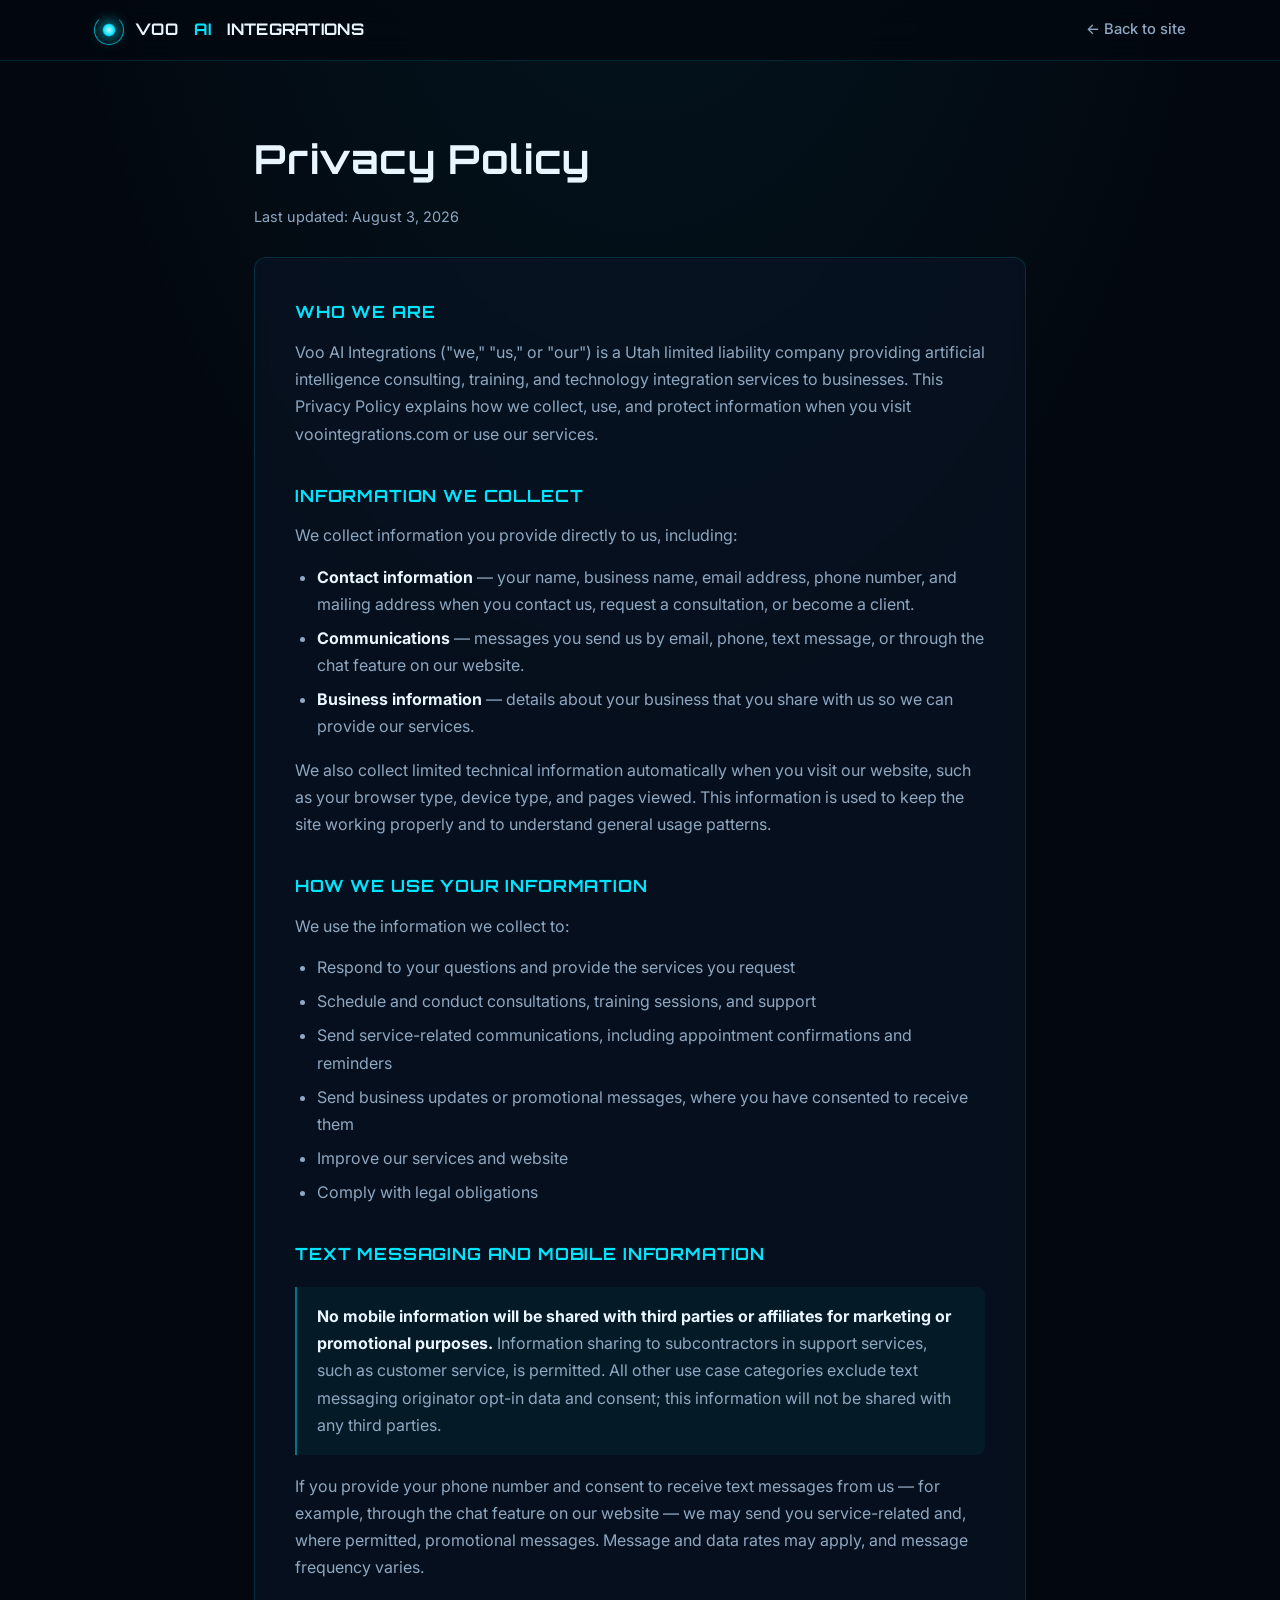
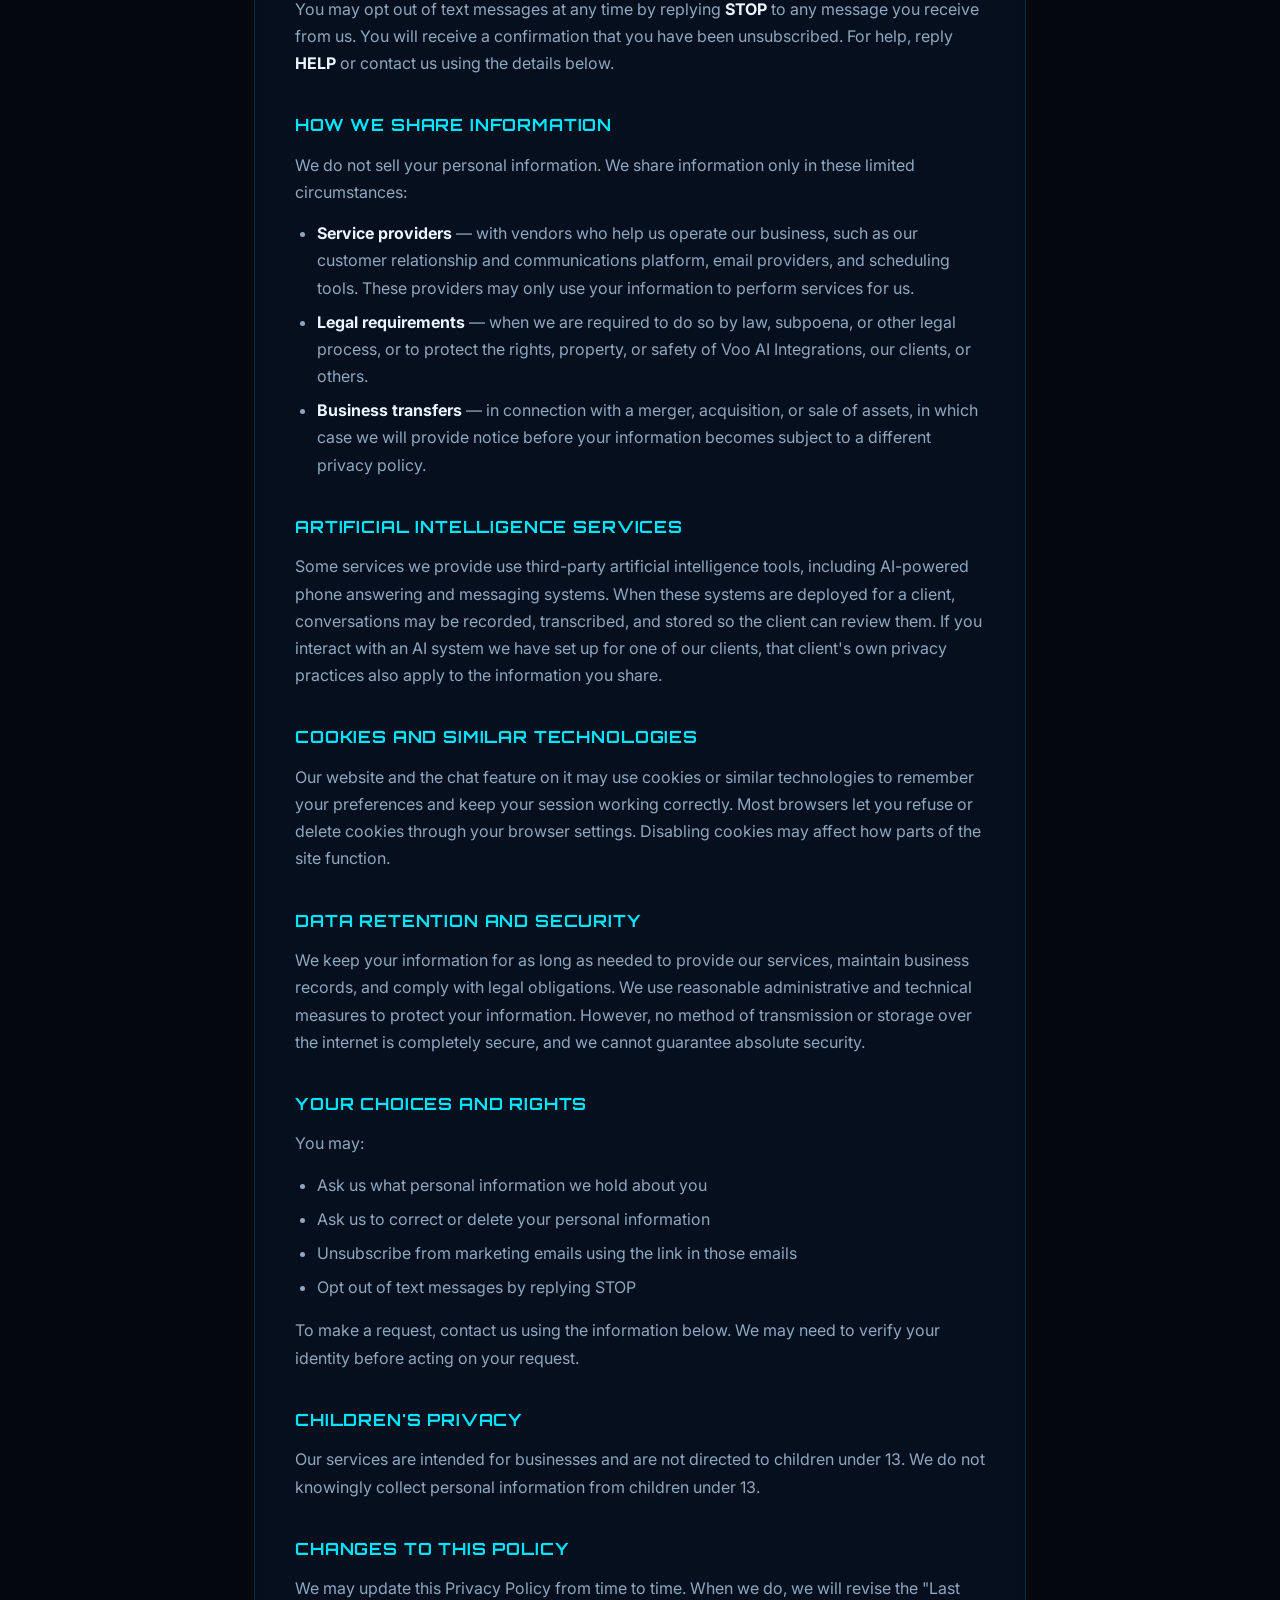
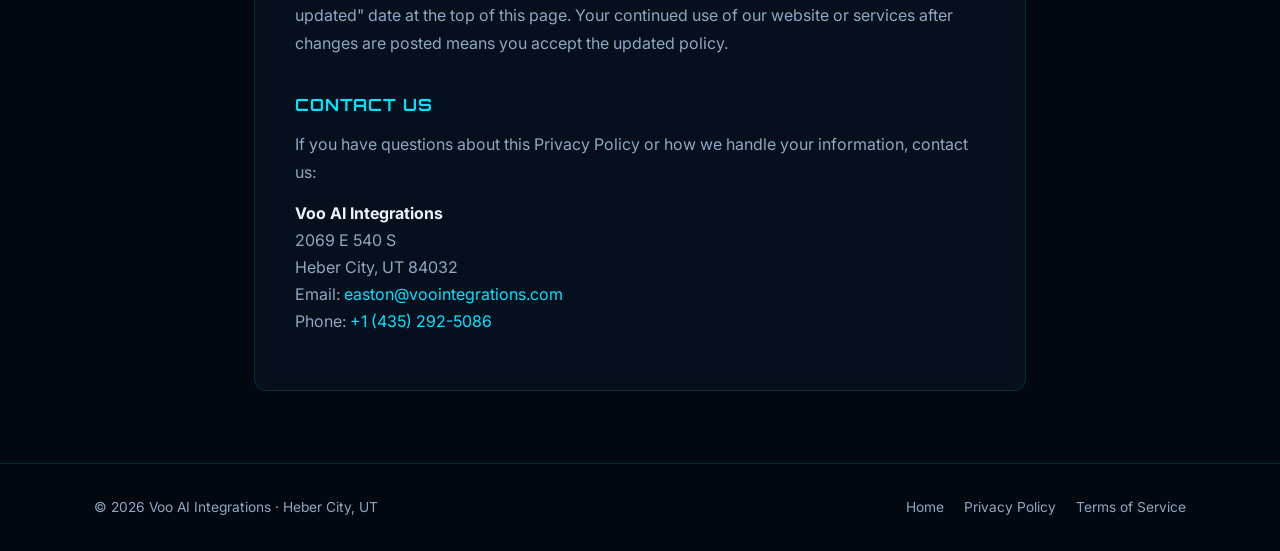
==== privacy-policy/index.html @ 079fdcf6 "Serve legal pages at standard URLs (/privacy-policy/, /terms-of-service/) with redirect aliases Co-A" ====
<!DOCTYPE html>
<html lang="en">
<head>
<meta charset="UTF-8">
<meta name="viewport" content="width=device-width, initial-scale=1.0">
<title>Privacy Policy — Voo AI Integrations</title>
<meta name="description" content="Privacy Policy for Voo AI Integrations — how we collect, use, and protect your information, including SMS/text messaging consent and opt-out terms.">
<link rel="canonical" href="https://voointegrations.com/privacy-policy/">
<link rel="preconnect" href="https://fonts.googleapis.com">
<link rel="preconnect" href="https://fonts.gstatic.com" crossorigin>
<link href="https://fonts.googleapis.com/css2?family=Inter:wght@400;500;600;700&family=Orbitron:wght@600;700&display=swap" rel="stylesheet">
<style>
  :root {
    --bg: #030810; --panel: rgba(10, 22, 40, 0.55);
    --line: rgba(0, 229, 255, 0.14); --line-bright: rgba(0, 229, 255, 0.45);
    --cyan: #00e5ff; --blue: #3d7bff; --text: #eaf6ff; --muted: #8fa8c2;
    --glow: rgba(0, 229, 255, 0.35);
  }
  * { margin: 0; padding: 0; box-sizing: border-box; }
  body {
    background: var(--bg); color: var(--text);
    font-family: 'Inter', system-ui, sans-serif; line-height: 1.7;
    background-image: radial-gradient(ellipse 80% 50% at 50% -10%, rgba(0,229,255,0.07), transparent 60%);
    background-repeat: no-repeat;
  }
  h1, h2, .logo { font-family: 'Orbitron', 'Inter', sans-serif; letter-spacing: 0.02em; }
  a { color: var(--cyan); text-decoration: none; }
  a:hover { text-decoration: underline; }
  .container { max-width: 820px; margin: 0 auto; padding: 0 24px; }

  nav { border-bottom: 1px solid var(--line); background: rgba(3,8,16,0.8); backdrop-filter: blur(14px); position: sticky; top: 0; z-index: 10; }
  .nav-inner { max-width: 1140px; margin: 0 auto; padding: 15px 24px; display: flex; align-items: center; justify-content: space-between; gap: 16px; flex-wrap: wrap; }
  .logo { font-weight: 700; font-size: 1rem; display: flex; align-items: center; gap: 11px; color: var(--text); }
  .logo:hover { text-decoration: none; }
  .logo-mark { width: 30px; height: 30px; position: relative; flex-shrink: 0; }
  .logo-mark::before { content: ""; position: absolute; inset: 0; border-radius: 50%; border: 1.5px solid var(--cyan); border-top-color: transparent; opacity: .7; animation: spin 3.5s linear infinite; }
  .logo-mark::after { content: ""; position: absolute; inset: 8px; border-radius: 50%; background: radial-gradient(circle, #bff4ff 0%, var(--cyan) 55%, transparent 75%); box-shadow: 0 0 14px var(--cyan); }
  @keyframes spin { to { transform: rotate(360deg); } }
  .logo .accent { color: var(--cyan); }
  .back { color: var(--muted); font-size: 0.92rem; font-weight: 500; }
  .back:hover { color: var(--cyan); }

  header.page { padding: 64px 0 28px; }
  header.page h1 { font-size: clamp(1.8rem, 4vw, 2.5rem); margin-bottom: 12px; }
  .updated { color: var(--muted); font-size: 0.9rem; }

  main { padding-bottom: 72px; }
  .doc { background: var(--panel); border: 1px solid var(--line); border-radius: 12px; padding: 40px; backdrop-filter: blur(8px); }
  .doc h2 { font-size: 1.05rem; color: var(--cyan); margin: 34px 0 12px; letter-spacing: 0.05em; }
  .doc h2:first-child { margin-top: 0; }
  .doc p { color: var(--muted); margin-bottom: 14px; }
  .doc ul { color: var(--muted); margin: 0 0 16px 22px; }
  .doc li { margin-bottom: 7px; }
  .doc strong { color: var(--text); }
  .callout { border-left: 2px solid var(--line-bright); background: rgba(0,229,255,0.05); padding: 16px 20px; border-radius: 0 8px 8px 0; margin: 18px 0; }
  .callout p:last-child { margin-bottom: 0; }

  footer { border-top: 1px solid var(--line); padding: 32px 0; }
  .footer-inner { max-width: 1140px; margin: 0 auto; padding: 0 24px; display: flex; justify-content: space-between; gap: 16px; flex-wrap: wrap; color: var(--muted); font-size: 0.86rem; }
  .footer-inner a { color: var(--muted); }
  .footer-inner a:hover { color: var(--cyan); }
  .footer-links { display: flex; gap: 20px; }

  @media (max-width: 700px) { .doc { padding: 28px 22px; } header.page { padding: 44px 0 22px; } }
</style>
</head>
<body>

<nav>
  <div class="nav-inner">
    <a href="/" class="logo"><span class="logo-mark"></span>VOO<span class="accent">&nbsp;AI</span>&nbsp;INTEGRATIONS</a>
    <a href="/" class="back">← Back to site</a>
  </div>
</nav>

<header class="page">
  <div class="container">
    <h1>Privacy Policy</h1>
    <p class="updated">Last updated: August 3, 2026</p>
  </div>
</header>

<main>
  <div class="container">
    <div class="doc">

      <h2>WHO WE ARE</h2>
      <p>Voo AI Integrations ("we," "us," or "our") is a Utah limited liability company providing artificial intelligence consulting, training, and technology integration services to businesses. This Privacy Policy explains how we collect, use, and protect information when you visit voointegrations.com or use our services.</p>

      <h2>INFORMATION WE COLLECT</h2>
      <p>We collect information you provide directly to us, including:</p>
      <ul>
        <li><strong>Contact information</strong> — your name, business name, email address, phone number, and mailing address when you contact us, request a consultation, or become a client.</li>
        <li><strong>Communications</strong> — messages you send us by email, phone, text message, or through the chat feature on our website.</li>
        <li><strong>Business information</strong> — details about your business that you share with us so we can provide our services.</li>
      </ul>
      <p>We also collect limited technical information automatically when you visit our website, such as your browser type, device type, and pages viewed. This information is used to keep the site working properly and to understand general usage patterns.</p>

      <h2>HOW WE USE YOUR INFORMATION</h2>
      <p>We use the information we collect to:</p>
      <ul>
        <li>Respond to your questions and provide the services you request</li>
        <li>Schedule and conduct consultations, training sessions, and support</li>
        <li>Send service-related communications, including appointment confirmations and reminders</li>
        <li>Send business updates or promotional messages, where you have consented to receive them</li>
        <li>Improve our services and website</li>
        <li>Comply with legal obligations</li>
      </ul>

      <h2>TEXT MESSAGING AND MOBILE INFORMATION</h2>
      <div class="callout">
        <p><strong>No mobile information will be shared with third parties or affiliates for marketing or promotional purposes.</strong> Information sharing to subcontractors in support services, such as customer service, is permitted. All other use case categories exclude text messaging originator opt-in data and consent; this information will not be shared with any third parties.</p>
      </div>
      <p>If you provide your phone number and consent to receive text messages from us — for example, through the chat feature on our website — we may send you service-related and, where permitted, promotional messages. Message and data rates may apply, and message frequency varies.</p>
      <p>You may opt out of text messages at any time by replying <strong>STOP</strong> to any message you receive from us. You will receive a confirmation that you have been unsubscribed. For help, reply <strong>HELP</strong> or contact us using the details below.</p>

      <h2>HOW WE SHARE INFORMATION</h2>
      <p>We do not sell your personal information. We share information only in these limited circumstances:</p>
      <ul>
        <li><strong>Service providers</strong> — with vendors who help us operate our business, such as our customer relationship and communications platform, email providers, and scheduling tools. These providers may only use your information to perform services for us.</li>
        <li><strong>Legal requirements</strong> — when we are required to do so by law, subpoena, or other legal process, or to protect the rights, property, or safety of Voo AI Integrations, our clients, or others.</li>
        <li><strong>Business transfers</strong> — in connection with a merger, acquisition, or sale of assets, in which case we will provide notice before your information becomes subject to a different privacy policy.</li>
      </ul>

      <h2>ARTIFICIAL INTELLIGENCE SERVICES</h2>
      <p>Some services we provide use third-party artificial intelligence tools, including AI-powered phone answering and messaging systems. When these systems are deployed for a client, conversations may be recorded, transcribed, and stored so the client can review them. If you interact with an AI system we have set up for one of our clients, that client's own privacy practices also apply to the information you share.</p>

      <h2>COOKIES AND SIMILAR TECHNOLOGIES</h2>
      <p>Our website and the chat feature on it may use cookies or similar technologies to remember your preferences and keep your session working correctly. Most browsers let you refuse or delete cookies through your browser settings. Disabling cookies may affect how parts of the site function.</p>

      <h2>DATA RETENTION AND SECURITY</h2>
      <p>We keep your information for as long as needed to provide our services, maintain business records, and comply with legal obligations. We use reasonable administrative and technical measures to protect your information. However, no method of transmission or storage over the internet is completely secure, and we cannot guarantee absolute security.</p>

      <h2>YOUR CHOICES AND RIGHTS</h2>
      <p>You may:</p>
      <ul>
        <li>Ask us what personal information we hold about you</li>
        <li>Ask us to correct or delete your personal information</li>
        <li>Unsubscribe from marketing emails using the link in those emails</li>
        <li>Opt out of text messages by replying STOP</li>
      </ul>
      <p>To make a request, contact us using the information below. We may need to verify your identity before acting on your request.</p>

      <h2>CHILDREN'S PRIVACY</h2>
      <p>Our services are intended for businesses and are not directed to children under 13. We do not knowingly collect personal information from children under 13.</p>

      <h2>CHANGES TO THIS POLICY</h2>
      <p>We may update this Privacy Policy from time to time. When we do, we will revise the "Last updated" date at the top of this page. Your continued use of our website or services after changes are posted means you accept the updated policy.</p>

      <h2>CONTACT US</h2>
      <p>If you have questions about this Privacy Policy or how we handle your information, contact us:</p>
      <p>
        <strong>Voo AI Integrations</strong><br>
        2069 E 540 S<br>
        Heber City, UT 84032<br>
        Email: <a href="mailto:easton@voointegrations.com">easton@voointegrations.com</a><br>
        Phone: <a href="tel:+14352925086">+1 (435) 292-5086</a>
      </p>

    </div>
  </div>
</main>

<footer>
  <div class="footer-inner">
    <span>© 2026 Voo AI Integrations · Heber City, UT</span>
    <span class="footer-links">
      <a href="/">Home</a>
      <a href="/privacy-policy/">Privacy Policy</a>
      <a href="/terms-of-service/">Terms of Service</a>
    </span>
  </div>
</footer>

<!-- GoHighLevel chat widget -->
<script src="https://widgets.leadconnectorhq.com/loader.js" data-resources-url="https://widgets.leadconnectorhq.com/chat-widget/loader.js" data-widget-id="6a70d0c471ef06cc77071459" data-source="WEB_USER"></script>

</body>
</html>
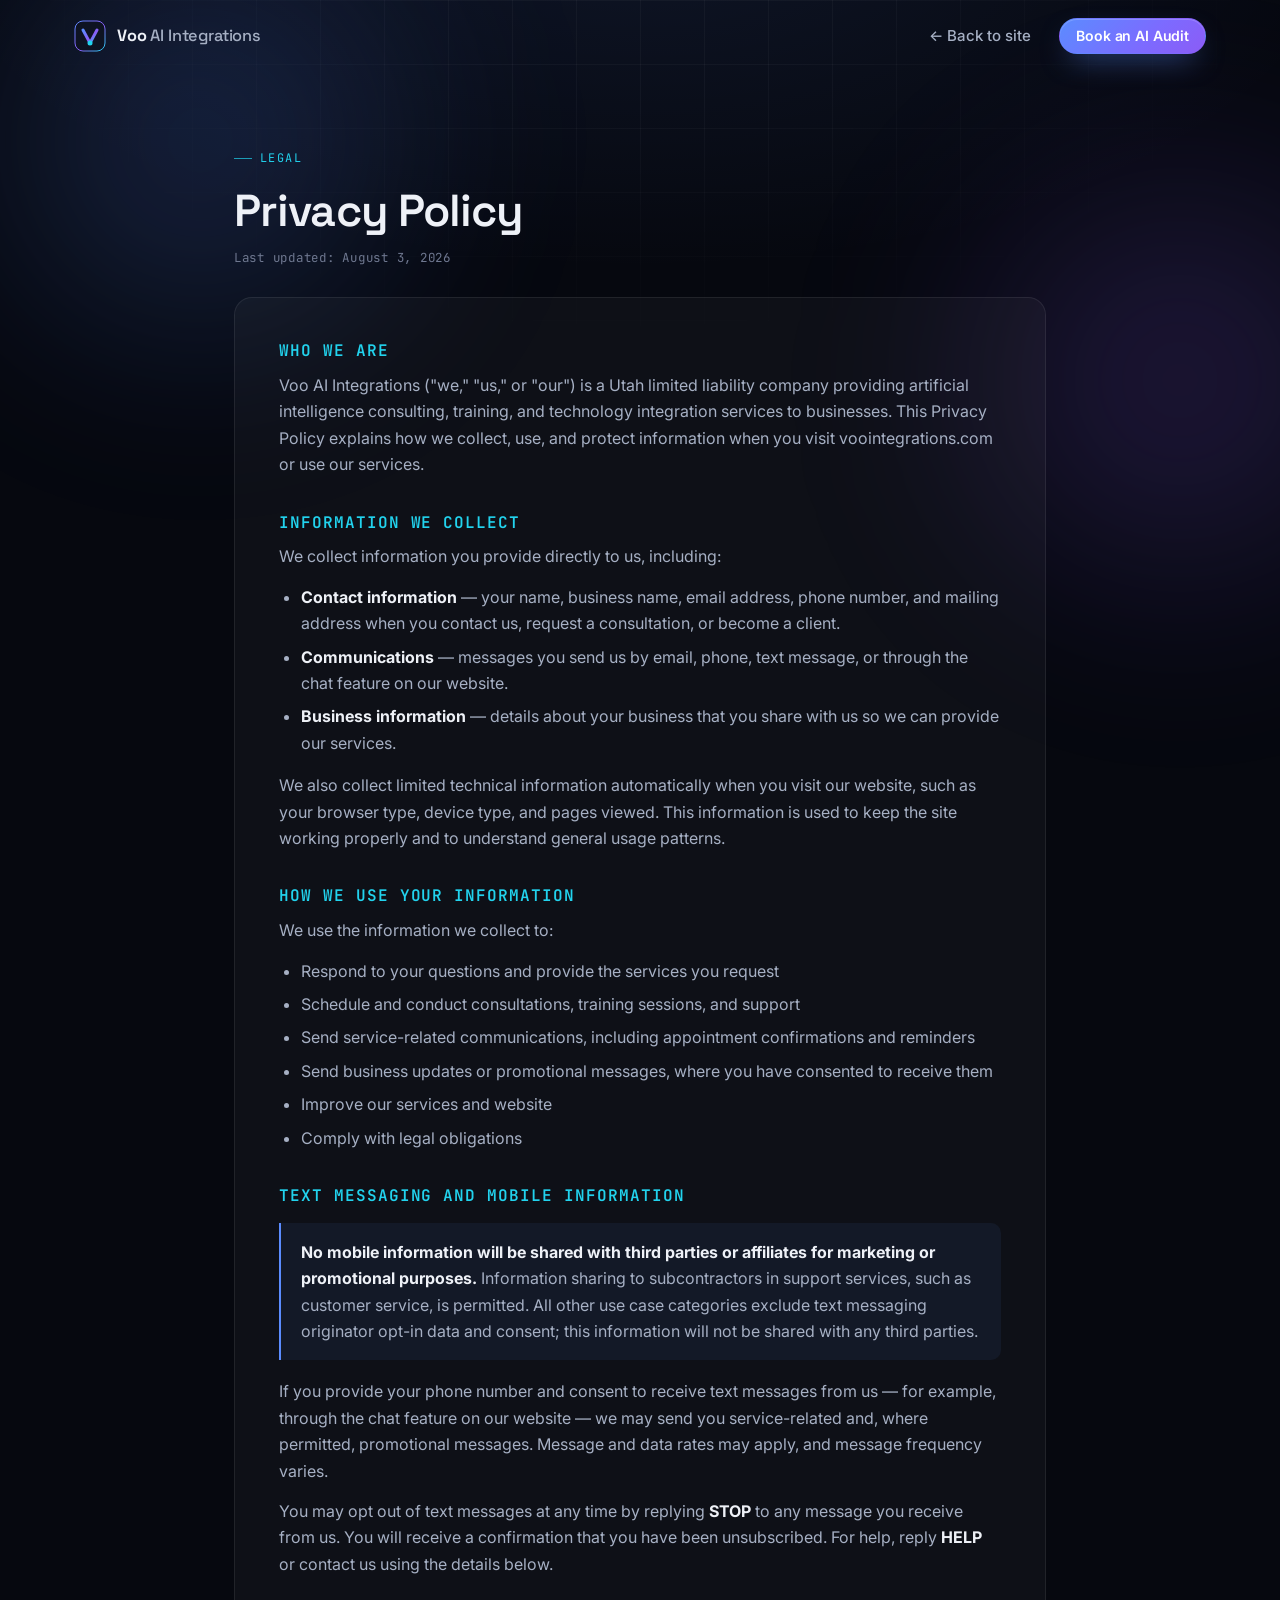
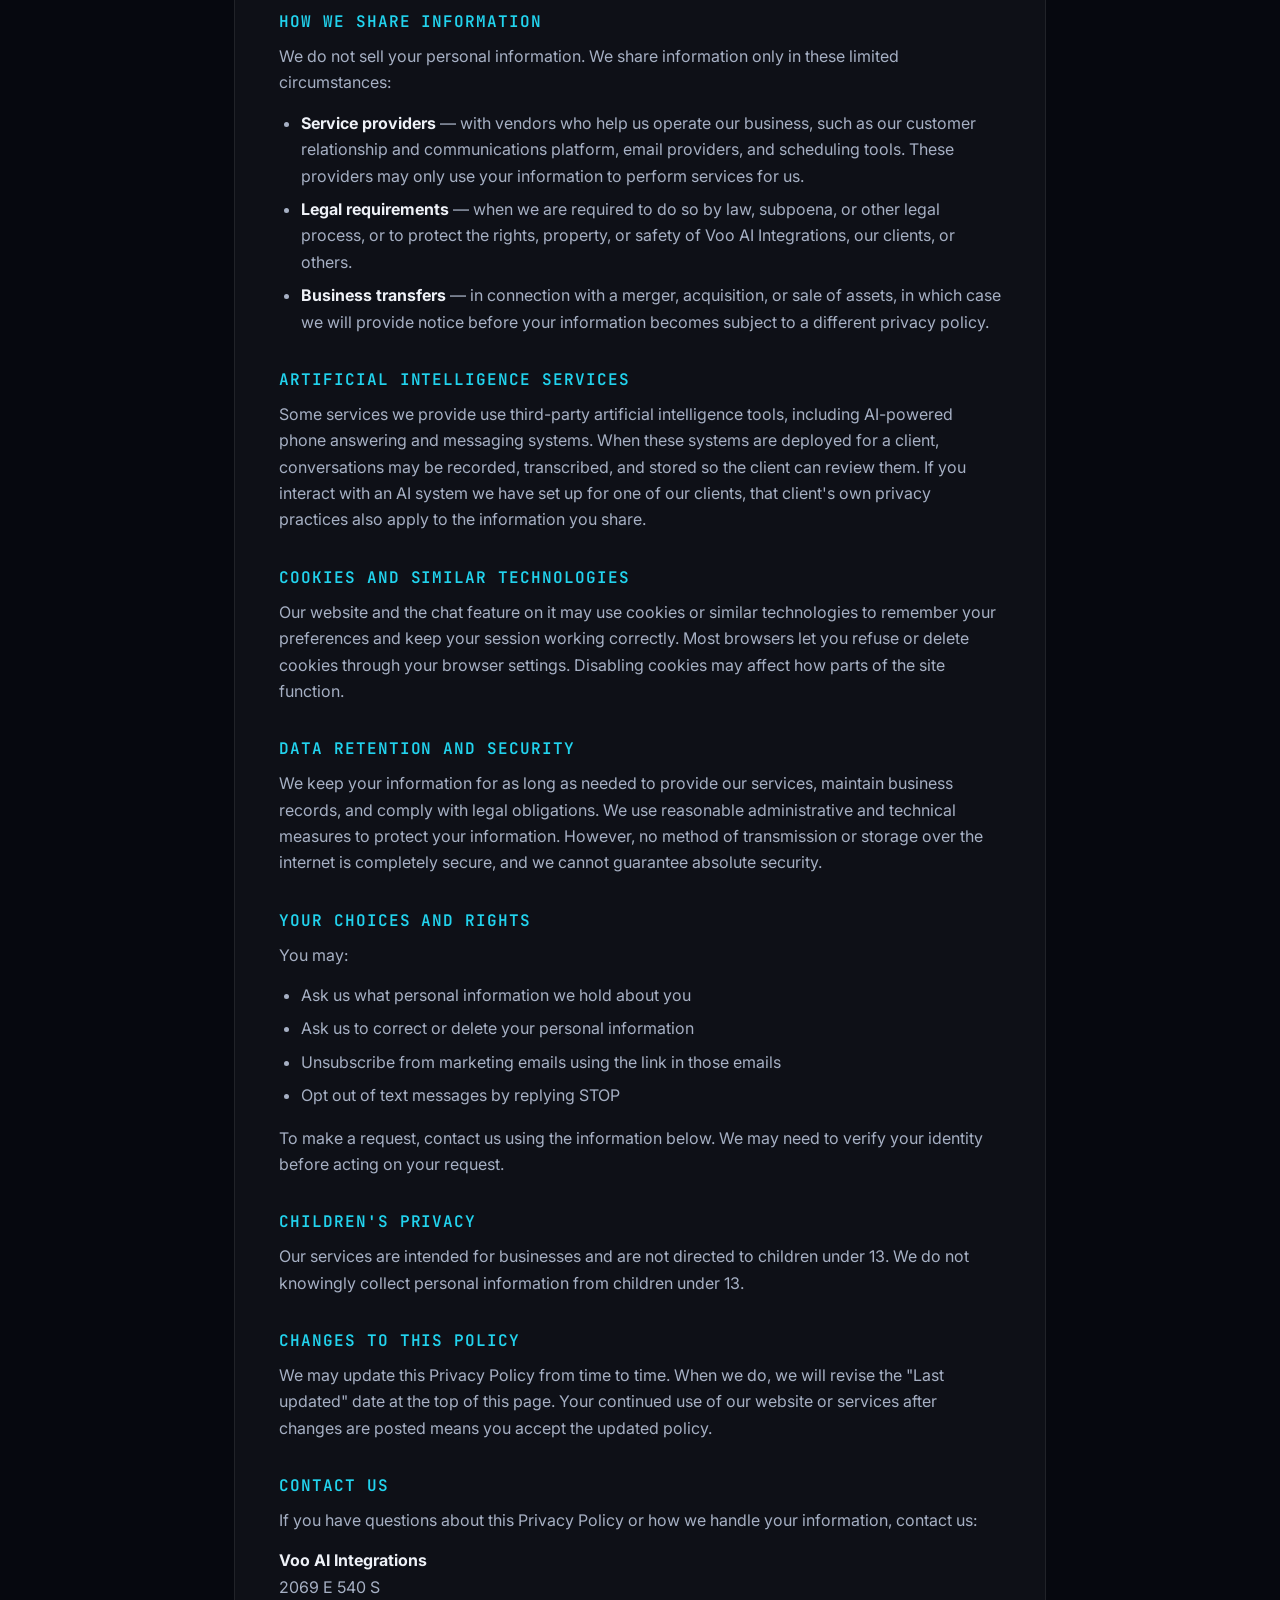
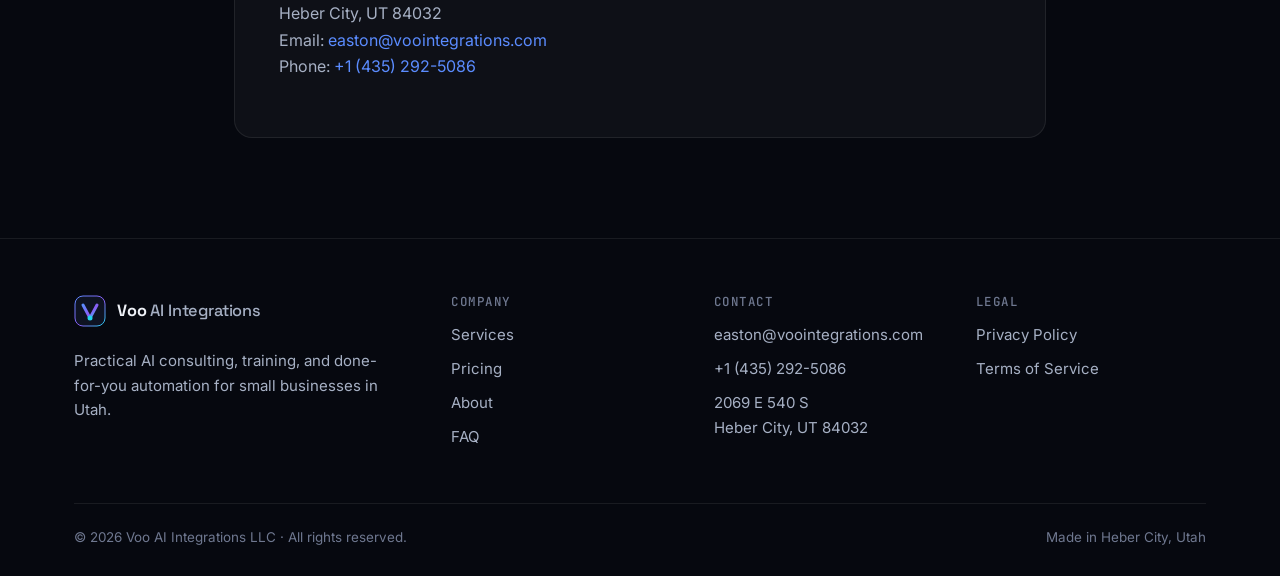
==== commit f89996a9: "Rebuild site with premium dark design, lead form slot, SEO, and shared assets - New index.html: hero" ====
--- a/privacy-policy/index.html
+++ b/privacy-policy/index.html
@@ -6,82 +6,60 @@
 <title>Privacy Policy — Voo AI Integrations</title>
 <meta name="description" content="Privacy Policy for Voo AI Integrations — how we collect, use, and protect your information, including SMS/text messaging consent and opt-out terms.">
 <link rel="canonical" href="https://voointegrations.com/privacy-policy/">
+<meta name="theme-color" content="#06080f">
+<link rel="icon" type="image/svg+xml" href="/favicon.svg">
+<link rel="apple-touch-icon" href="/apple-touch-icon.png">
+<meta property="og:type" content="website">
+<meta property="og:site_name" content="Voo AI Integrations">
+<meta property="og:url" content="https://voointegrations.com/privacy-policy/">
+<meta property="og:title" content="Privacy Policy — Voo AI Integrations">
+<meta property="og:description" content="Privacy Policy for Voo AI Integrations — how we collect, use, and protect your information, including SMS/text messaging consent and opt-out terms.">
+<meta property="og:image" content="https://voointegrations.com/og-image.png">
+<meta name="twitter:card" content="summary_large_image">
 <link rel="preconnect" href="https://fonts.googleapis.com">
 <link rel="preconnect" href="https://fonts.gstatic.com" crossorigin>
-<link href="https://fonts.googleapis.com/css2?family=Inter:wght@400;500;600;700&family=Orbitron:wght@600;700&display=swap" rel="stylesheet">
-<style>
-  :root {
-    --bg: #030810; --panel: rgba(10, 22, 40, 0.55);
-    --line: rgba(0, 229, 255, 0.14); --line-bright: rgba(0, 229, 255, 0.45);
-    --cyan: #00e5ff; --blue: #3d7bff; --text: #eaf6ff; --muted: #8fa8c2;
-    --glow: rgba(0, 229, 255, 0.35);
-  }
-  * { margin: 0; padding: 0; box-sizing: border-box; }
-  body {
-    background: var(--bg); color: var(--text);
-    font-family: 'Inter', system-ui, sans-serif; line-height: 1.7;
-    background-image: radial-gradient(ellipse 80% 50% at 50% -10%, rgba(0,229,255,0.07), transparent 60%);
-    background-repeat: no-repeat;
-  }
-  h1, h2, .logo { font-family: 'Orbitron', 'Inter', sans-serif; letter-spacing: 0.02em; }
-  a { color: var(--cyan); text-decoration: none; }
-  a:hover { text-decoration: underline; }
-  .container { max-width: 820px; margin: 0 auto; padding: 0 24px; }
-
-  nav { border-bottom: 1px solid var(--line); background: rgba(3,8,16,0.8); backdrop-filter: blur(14px); position: sticky; top: 0; z-index: 10; }
-  .nav-inner { max-width: 1140px; margin: 0 auto; padding: 15px 24px; display: flex; align-items: center; justify-content: space-between; gap: 16px; flex-wrap: wrap; }
-  .logo { font-weight: 700; font-size: 1rem; display: flex; align-items: center; gap: 11px; color: var(--text); }
-  .logo:hover { text-decoration: none; }
-  .logo-mark { width: 30px; height: 30px; position: relative; flex-shrink: 0; }
-  .logo-mark::before { content: ""; position: absolute; inset: 0; border-radius: 50%; border: 1.5px solid var(--cyan); border-top-color: transparent; opacity: .7; animation: spin 3.5s linear infinite; }
-  .logo-mark::after { content: ""; position: absolute; inset: 8px; border-radius: 50%; background: radial-gradient(circle, #bff4ff 0%, var(--cyan) 55%, transparent 75%); box-shadow: 0 0 14px var(--cyan); }
-  @keyframes spin { to { transform: rotate(360deg); } }
-  .logo .accent { color: var(--cyan); }
-  .back { color: var(--muted); font-size: 0.92rem; font-weight: 500; }
-  .back:hover { color: var(--cyan); }
-
-  header.page { padding: 64px 0 28px; }
-  header.page h1 { font-size: clamp(1.8rem, 4vw, 2.5rem); margin-bottom: 12px; }
-  .updated { color: var(--muted); font-size: 0.9rem; }
-
-  main { padding-bottom: 72px; }
-  .doc { background: var(--panel); border: 1px solid var(--line); border-radius: 12px; padding: 40px; backdrop-filter: blur(8px); }
-  .doc h2 { font-size: 1.05rem; color: var(--cyan); margin: 34px 0 12px; letter-spacing: 0.05em; }
-  .doc h2:first-child { margin-top: 0; }
-  .doc p { color: var(--muted); margin-bottom: 14px; }
-  .doc ul { color: var(--muted); margin: 0 0 16px 22px; }
-  .doc li { margin-bottom: 7px; }
-  .doc strong { color: var(--text); }
-  .callout { border-left: 2px solid var(--line-bright); background: rgba(0,229,255,0.05); padding: 16px 20px; border-radius: 0 8px 8px 0; margin: 18px 0; }
-  .callout p:last-child { margin-bottom: 0; }
-
-  footer { border-top: 1px solid var(--line); padding: 32px 0; }
-  .footer-inner { max-width: 1140px; margin: 0 auto; padding: 0 24px; display: flex; justify-content: space-between; gap: 16px; flex-wrap: wrap; color: var(--muted); font-size: 0.86rem; }
-  .footer-inner a { color: var(--muted); }
-  .footer-inner a:hover { color: var(--cyan); }
-  .footer-links { display: flex; gap: 20px; }
-
-  @media (max-width: 700px) { .doc { padding: 28px 22px; } header.page { padding: 44px 0 22px; } }
-</style>
+<link href="https://fonts.googleapis.com/css2?family=Space+Grotesk:wght@500;600;700&family=Inter:wght@400;500;600&family=JetBrains+Mono:wght@400;500&display=swap" rel="stylesheet">
+<link rel="stylesheet" href="/assets/css/site.css">
+<!-- ANALYTICS: paste your Google Analytics 4 / Plausible / Meta Pixel snippet here -->
 </head>
 <body>
 
-<nav>
-  <div class="nav-inner">
-    <a href="/" class="logo"><span class="logo-mark"></span>VOO<span class="accent">&nbsp;AI</span>&nbsp;INTEGRATIONS</a>
-    <a href="/" class="back">← Back to site</a>
+<a class="skip-link" href="#main">Skip to content</a>
+<div class="atmosphere" aria-hidden="true"><div class="aurora aurora-1"></div><div class="aurora aurora-2"></div></div>
+
+<!-- BEGIN shared:nav -->
+<header class="nav scrolled" id="nav">
+  <nav class="container nav-inner" aria-label="Primary">
+    <a href="/" class="logo" aria-label="Voo AI Integrations home">
+      <svg class="logo-mark" viewBox="0 0 64 64" aria-hidden="true">
+        <defs>
+          <linearGradient id="lg" x1="0" y1="0" x2="1" y2="1">
+            <stop offset="0" stop-color="#5b8cff"/><stop offset=".55" stop-color="#8b5cf6"/><stop offset="1" stop-color="#22d3ee"/>
+          </linearGradient>
+        </defs>
+        <rect x="2" y="2" width="60" height="60" rx="16" fill="#0e1322" stroke="url(#lg)" stroke-width="2"/>
+        <path d="M18 20 32 46 46 20" fill="none" stroke="url(#lg)" stroke-width="6" stroke-linecap="round" stroke-linejoin="round"/>
+        <circle cx="32" cy="46" r="5" fill="#22d3ee"/>
+      </svg>
+      <span>Voo <span class="dim">AI Integrations</span></span>
+    </a>
+    <div class="nav-links" style="position:static;opacity:1;transform:none;pointer-events:auto;flex-direction:row;background:none;border:0;padding:0;box-shadow:none">
+      <a href="/">← Back to site</a>
+      <a href="/#contact" class="btn btn-primary btn-sm">Book an AI Audit</a>
+    </div>
+  </nav>
+</header>
+<!-- END shared:nav -->
+
+<main id="main">
+  <div class="page-head">
+    <div class="doc-wrap" style="padding-bottom:0">
+      <div class="eyebrow">Legal</div>
+      <h1>Privacy Policy</h1>
+      <p class="updated">Last updated: August 3, 2026</p>
+    </div>
   </div>
-</nav>
-
-<header class="page">
-  <div class="container">
-    <h1>Privacy Policy</h1>
-    <p class="updated">Last updated: August 3, 2026</p>
-  </div>
-</header>
-
-<main>
-  <div class="container">
+  <div class="doc-wrap">
     <div class="doc">
 
       <h2>WHO WE ARE</h2>
@@ -161,19 +139,50 @@
   </div>
 </main>
 
-<footer>
-  <div class="footer-inner">
-    <span>© 2026 Voo AI Integrations · Heber City, UT</span>
-    <span class="footer-links">
-      <a href="/">Home</a>
-      <a href="/privacy-policy/">Privacy Policy</a>
-      <a href="/terms-of-service/">Terms of Service</a>
-    </span>
+<!-- BEGIN shared:footer -->
+<footer class="footer">
+  <div class="container">
+    <div class="footer-grid">
+      <div class="footer-brand">
+        <a href="/" class="logo" aria-label="Voo AI Integrations home">
+          <svg class="logo-mark" viewBox="0 0 64 64" aria-hidden="true">
+            <rect x="2" y="2" width="60" height="60" rx="16" fill="#0e1322" stroke="url(#lg)" stroke-width="2"/>
+            <path d="M18 20 32 46 46 20" fill="none" stroke="url(#lg)" stroke-width="6" stroke-linecap="round" stroke-linejoin="round"/>
+            <circle cx="32" cy="46" r="5" fill="#22d3ee"/>
+          </svg>
+          <span>Voo <span class="dim">AI Integrations</span></span>
+        </a>
+        <p>Practical AI consulting, training, and done-for-you automation for small businesses in Utah.</p>
+      </div>
+      <div class="footer-col">
+        <h4>Company</h4>
+        <a href="/#services">Services</a>
+        <a href="/#pricing">Pricing</a>
+        <a href="/#about">About</a>
+        <a href="/#faq">FAQ</a>
+      </div>
+      <div class="footer-col">
+        <h4>Contact</h4>
+        <a href="mailto:easton@voointegrations.com">easton@voointegrations.com</a>
+        <a href="tel:+14352925086">+1 (435) 292-5086</a>
+        <p>2069 E 540 S<br>Heber City, UT 84032</p>
+      </div>
+      <div class="footer-col">
+        <h4>Legal</h4>
+        <a href="/privacy-policy/">Privacy Policy</a>
+        <a href="/terms-of-service/">Terms of Service</a>
+      </div>
+    </div>
+    <div class="footer-bottom">
+      <span>© <span data-year>2026</span> Voo AI Integrations LLC · All rights reserved.</span>
+      <span>Made in Heber City, Utah</span>
+    </div>
   </div>
 </footer>
+<!-- END shared:footer -->
 
+<script src="/assets/js/site.js" defer></script>
 <!-- GoHighLevel chat widget -->
 <script src="https://widgets.leadconnectorhq.com/loader.js" data-resources-url="https://widgets.leadconnectorhq.com/chat-widget/loader.js" data-widget-id="6a70d0c471ef06cc77071459" data-source="WEB_USER"></script>
-
 </body>
 </html>
--- a/assets/css/site.css
+++ b/assets/css/site.css
@@ -0,0 +1,507 @@
+/* ============================================================
+   Voo AI Integrations — site.css
+   Premium dark design system. No build step; edit and deploy.
+   ============================================================ */
+
+:root {
+  /* Surfaces */
+  --bg: #06080f;
+  --bg-2: #0a0e1a;
+  --surface: rgba(255, 255, 255, 0.035);
+  --surface-2: rgba(255, 255, 255, 0.06);
+  --surface-solid: #0e1322;
+  --line: rgba(255, 255, 255, 0.08);
+  --line-strong: rgba(255, 255, 255, 0.16);
+
+  /* Text */
+  --text: #eef1f7;
+  --muted: #a6b0c4;
+  --faint: #6f7890;
+
+  /* Brand */
+  --brand: #5b8cff;
+  --brand-2: #8b5cf6;
+  --brand-3: #22d3ee;
+  --success: #34d399;
+  --warn: #fbbf24;
+  --gradient: linear-gradient(135deg, #5b8cff 0%, #8b5cf6 55%, #22d3ee 100%);
+  --gradient-soft: linear-gradient(135deg, rgba(91,140,255,.18), rgba(139,92,246,.14) 55%, rgba(34,211,238,.16));
+  --glow: 0 0 0 1px rgba(91,140,255,.25), 0 20px 60px -20px rgba(91,140,255,.45);
+
+  /* Type */
+  --font-display: "Space Grotesk", "Inter", system-ui, sans-serif;
+  --font-body: "Inter", system-ui, -apple-system, "Segoe UI", sans-serif;
+  --font-mono: "JetBrains Mono", ui-monospace, SFMono-Regular, Menlo, monospace;
+
+  /* Layout */
+  --container: 1180px;
+  --gutter: 24px;
+  --radius: 18px;
+  --radius-sm: 12px;
+  --radius-pill: 999px;
+  --section: clamp(72px, 10vw, 120px);
+
+  color-scheme: dark;
+}
+
+/* ---------- Reset ---------- */
+*, *::before, *::after { box-sizing: border-box; }
+html { scroll-behavior: smooth; -webkit-text-size-adjust: 100%; }
+body {
+  margin: 0;
+  background: var(--bg);
+  color: var(--text);
+  font-family: var(--font-body);
+  font-size: 1rem;
+  line-height: 1.65;
+  -webkit-font-smoothing: antialiased;
+  overflow-x: hidden;
+}
+h1, h2, h3, h4 { font-family: var(--font-display); line-height: 1.12; letter-spacing: -0.02em; margin: 0; font-weight: 600; }
+p { margin: 0; }
+a { color: inherit; text-decoration: none; }
+img, svg { max-width: 100%; display: block; }
+button { font: inherit; color: inherit; background: none; border: 0; cursor: pointer; }
+ul { margin: 0; padding: 0; list-style: none; }
+:focus-visible { outline: 2px solid var(--brand-3); outline-offset: 3px; border-radius: 6px; }
+
+.container { max-width: var(--container); margin: 0 auto; padding: 0 var(--gutter); }
+.skip-link {
+  position: absolute; left: 16px; top: -60px; z-index: 100;
+  background: var(--brand); color: #fff; padding: 10px 14px; border-radius: 8px; font-weight: 600;
+}
+.skip-link:focus { top: 16px; }
+.visually-hidden { position: absolute !important; width: 1px; height: 1px; overflow: hidden; clip: rect(0 0 0 0); white-space: nowrap; }
+
+/* ---------- Background atmosphere ---------- */
+.atmosphere {
+  position: fixed; inset: 0; z-index: -1; overflow: hidden; pointer-events: none;
+  background:
+    radial-gradient(1200px 600px at 50% -10%, rgba(91,140,255,.10), transparent 60%),
+    var(--bg);
+}
+.atmosphere::before {
+  /* fine grid */
+  content: ""; position: absolute; inset: 0;
+  background-image:
+    linear-gradient(rgba(255,255,255,.035) 1px, transparent 1px),
+    linear-gradient(90deg, rgba(255,255,255,.035) 1px, transparent 1px);
+  background-size: 64px 64px;
+  mask-image: radial-gradient(ellipse 70% 55% at 50% 0%, #000 20%, transparent 75%);
+  -webkit-mask-image: radial-gradient(ellipse 70% 55% at 50% 0%, #000 20%, transparent 75%);
+}
+.aurora { position: absolute; border-radius: 50%; filter: blur(90px); opacity: .55; will-change: transform; }
+.aurora-1 { width: 720px; height: 520px; left: -160px; top: -120px; background: radial-gradient(circle, rgba(91,140,255,.45), transparent 65%); animation: drift-1 26s ease-in-out infinite alternate; }
+.aurora-2 { width: 640px; height: 640px; right: -220px; top: 60px; background: radial-gradient(circle, rgba(139,92,246,.42), transparent 65%); animation: drift-2 32s ease-in-out infinite alternate; }
+.aurora-3 { width: 520px; height: 420px; left: 35%; top: 420px; background: radial-gradient(circle, rgba(34,211,238,.28), transparent 65%); animation: drift-3 38s ease-in-out infinite alternate; }
+@keyframes drift-1 { to { transform: translate3d(120px, 80px, 0) scale(1.08); } }
+@keyframes drift-2 { to { transform: translate3d(-140px, 120px, 0) scale(1.12); } }
+@keyframes drift-3 { to { transform: translate3d(-80px, -100px, 0) scale(0.94); } }
+
+/* ---------- Buttons ---------- */
+.btn {
+  display: inline-flex; align-items: center; justify-content: center; gap: 9px;
+  padding: 13px 22px; border-radius: var(--radius-pill);
+  font-weight: 600; font-size: .95rem; letter-spacing: -0.01em; line-height: 1;
+  border: 1px solid transparent; transition: transform .2s ease, box-shadow .25s ease, background .2s ease, border-color .2s ease;
+  white-space: nowrap;
+}
+.btn:active { transform: translateY(1px); }
+.btn-primary {
+  color: #fff;
+  background: linear-gradient(135deg, #5b8cff, #7c6bff 60%, #8b5cf6);
+  box-shadow: 0 1px 0 rgba(255,255,255,.18) inset, 0 12px 30px -12px rgba(91,140,255,.75);
+}
+.btn-primary:hover { transform: translateY(-2px); box-shadow: 0 1px 0 rgba(255,255,255,.2) inset, 0 18px 40px -12px rgba(91,140,255,.9); }
+.btn-ghost {
+  color: var(--text); background: rgba(255,255,255,.04); border-color: var(--line-strong);
+  backdrop-filter: blur(10px);
+}
+.btn-ghost:hover { background: rgba(255,255,255,.08); border-color: rgba(255,255,255,.28); transform: translateY(-2px); }
+.btn-sm { padding: 10px 16px; font-size: .88rem; }
+.btn-lg { padding: 16px 28px; font-size: 1.02rem; }
+.btn .arrow { transition: transform .2s ease; }
+.btn:hover .arrow { transform: translateX(3px); }
+
+/* ---------- Nav ---------- */
+.nav {
+  position: fixed; top: 0; left: 0; right: 0; z-index: 50;
+  transition: background .3s ease, border-color .3s ease, backdrop-filter .3s ease;
+  border-bottom: 1px solid transparent;
+}
+.nav.scrolled { background: rgba(6,8,15,.72); backdrop-filter: blur(16px) saturate(140%); -webkit-backdrop-filter: blur(16px) saturate(140%); border-bottom-color: var(--line); }
+.nav-inner { display: flex; align-items: center; justify-content: space-between; gap: 20px; height: 72px; }
+.logo { display: inline-flex; align-items: center; gap: 11px; font-family: var(--font-display); font-weight: 700; font-size: 1.02rem; letter-spacing: -0.01em; }
+.logo-mark { width: 32px; height: 32px; flex: none; }
+.logo .dim { color: var(--muted); font-weight: 500; }
+.nav-links { display: flex; align-items: center; gap: 4px; }
+.nav-links a:not(.btn) { padding: 8px 14px; border-radius: 10px; color: var(--muted); font-size: .94rem; font-weight: 500; transition: color .2s, background .2s; }
+.nav-links a:not(.btn):hover { color: var(--text); background: rgba(255,255,255,.05); }
+.nav-links .btn { margin-left: 10px; }
+.menu-toggle { display: none; width: 44px; height: 44px; border-radius: 10px; border: 1px solid var(--line); align-items: center; justify-content: center; }
+.menu-toggle span { display: block; width: 18px; height: 2px; background: var(--text); border-radius: 2px; position: relative; transition: transform .25s, opacity .25s; }
+.menu-toggle span::before, .menu-toggle span::after { content: ""; position: absolute; left: 0; width: 18px; height: 2px; background: var(--text); border-radius: 2px; transition: transform .25s, top .25s; }
+.menu-toggle span::before { top: -6px; } .menu-toggle span::after { top: 6px; }
+.menu-toggle[aria-expanded="true"] span { background: transparent; }
+.menu-toggle[aria-expanded="true"] span::before { top: 0; transform: rotate(45deg); }
+.menu-toggle[aria-expanded="true"] span::after { top: 0; transform: rotate(-45deg); }
+
+@media (max-width: 900px) {
+  .menu-toggle { display: inline-flex; }
+  .nav-links {
+    position: absolute; left: var(--gutter); right: var(--gutter); top: 80px;
+    flex-direction: column; align-items: stretch; gap: 2px; padding: 10px;
+    background: rgba(10,14,26,.94); border: 1px solid var(--line); border-radius: 16px;
+    backdrop-filter: blur(20px); -webkit-backdrop-filter: blur(20px);
+    box-shadow: 0 30px 60px -20px rgba(0,0,0,.7);
+    opacity: 0; transform: translateY(-8px); pointer-events: none; transition: opacity .2s, transform .2s;
+  }
+  .nav-links.open { opacity: 1; transform: none; pointer-events: auto; }
+  .nav-links a:not(.btn) { padding: 12px 14px; font-size: 1rem; }
+  .nav-links .btn { margin: 8px 4px 4px; }
+}
+
+/* ---------- Section scaffolding ---------- */
+section { padding: var(--section) 0; position: relative; }
+.sec-head { max-width: 720px; margin-bottom: 52px; }
+.sec-head.center { margin-left: auto; margin-right: auto; text-align: center; }
+.eyebrow {
+  display: inline-flex; align-items: center; gap: 8px;
+  font-family: var(--font-mono); font-size: .74rem; letter-spacing: .12em; text-transform: uppercase;
+  color: var(--brand-3); margin-bottom: 18px;
+}
+.eyebrow::before { content: ""; width: 18px; height: 1px; background: currentColor; opacity: .7; }
+.sec-head.center .eyebrow::after { content: ""; width: 18px; height: 1px; background: currentColor; opacity: .7; }
+.sec-title { font-size: clamp(1.9rem, 3.6vw, 2.9rem); }
+.sec-title .grad { background: var(--gradient); -webkit-background-clip: text; background-clip: text; color: transparent; }
+.sec-sub { color: var(--muted); font-size: 1.08rem; margin-top: 16px; max-width: 60ch; }
+.sec-head.center .sec-sub { margin-left: auto; margin-right: auto; }
+
+/* Glass card */
+.card {
+  position: relative;
+  background: var(--surface);
+  border: 1px solid var(--line);
+  border-radius: var(--radius);
+  padding: 28px;
+  overflow: hidden;
+  transition: transform .3s ease, border-color .3s ease, background .3s ease;
+}
+.card::before {
+  /* mouse-follow highlight, positioned by JS */
+  content: ""; position: absolute; inset: 0; pointer-events: none; opacity: 0; transition: opacity .3s;
+  background: radial-gradient(420px circle at var(--mx, 50%) var(--my, 50%), rgba(91,140,255,.14), transparent 45%);
+}
+.card:hover { border-color: var(--line-strong); transform: translateY(-3px); }
+.card:hover::before { opacity: 1; }
+.card h3 { font-size: 1.22rem; margin-bottom: 10px; }
+.card p { color: var(--muted); }
+
+/* ---------- Hero ---------- */
+.hero { padding: 150px 0 60px; position: relative; }
+main { overflow-x: clip; }
+.hero-grid { display: grid; grid-template-columns: 1.05fr .95fr; gap: 56px; align-items: center; }
+.pill {
+  display: inline-flex; align-items: center; gap: 10px; padding: 7px 14px 7px 8px;
+  border-radius: var(--radius-pill); border: 1px solid var(--line-strong); background: rgba(255,255,255,.04);
+  font-size: .82rem; color: var(--muted); backdrop-filter: blur(10px); margin-bottom: 26px;
+}
+.pill .dot { width: 8px; height: 8px; border-radius: 50%; background: var(--success); box-shadow: 0 0 0 4px rgba(52,211,153,.18); animation: pulse 2.2s ease-in-out infinite; }
+.pill b { color: var(--text); font-weight: 600; }
+@keyframes pulse { 0%,100% { box-shadow: 0 0 0 4px rgba(52,211,153,.18); } 50% { box-shadow: 0 0 0 7px rgba(52,211,153,.06); } }
+.hero h1 { font-size: clamp(2.5rem, 5.4vw, 4.2rem); letter-spacing: -0.035em; font-weight: 700; }
+.hero h1 .grad { background: var(--gradient); -webkit-background-clip: text; background-clip: text; color: transparent; }
+.hero .lede { color: var(--muted); font-size: clamp(1.05rem, 1.5vw, 1.2rem); margin-top: 22px; max-width: 54ch; }
+.hero-ctas { display: flex; flex-wrap: wrap; gap: 12px; margin-top: 32px; }
+.hero-meta { display: flex; flex-wrap: wrap; gap: 8px 22px; margin-top: 26px; color: var(--faint); font-size: .86rem; }
+.hero-meta span { display: inline-flex; align-items: center; gap: 7px; }
+.hero-meta svg { width: 15px; height: 15px; color: var(--success); }
+
+/* Hero preview panel (illustrative dashboard) */
+.preview-wrap { position: relative; }
+.preview-wrap::before {
+  content: ""; position: absolute; inset: -8% -6%; z-index: -1; border-radius: 40px;
+  background: radial-gradient(60% 60% at 50% 40%, rgba(91,140,255,.25), transparent 70%);
+  filter: blur(30px);
+}
+.preview {
+  position: relative;
+  background: linear-gradient(180deg, rgba(255,255,255,.06), rgba(255,255,255,.025));
+  border: 1px solid var(--line-strong);
+  border-radius: 22px;
+  box-shadow: 0 1px 0 rgba(255,255,255,.08) inset, 0 40px 90px -30px rgba(0,0,0,.8), var(--glow);
+  padding: 18px;
+  backdrop-filter: blur(20px); -webkit-backdrop-filter: blur(20px);
+  transform: perspective(1400px) rotateY(-6deg) rotateX(3deg);
+  transition: transform .6s ease;
+}
+.preview:hover { transform: perspective(1400px) rotateY(-2deg) rotateX(1deg); }
+.preview-bar { display: flex; align-items: center; justify-content: space-between; margin-bottom: 14px; }
+.preview-bar .dots { display: flex; gap: 6px; }
+.preview-bar .dots i { width: 9px; height: 9px; border-radius: 50%; background: rgba(255,255,255,.14); }
+.preview-bar .tag { font-family: var(--font-mono); font-size: .66rem; letter-spacing: .1em; text-transform: uppercase; color: var(--faint); border: 1px solid var(--line); padding: 4px 8px; border-radius: 6px; }
+.preview-grid { display: grid; grid-template-columns: 1fr 1fr; gap: 12px; }
+.tile { background: rgba(6,8,15,.55); border: 1px solid var(--line); border-radius: 14px; padding: 16px; min-height: 120px; }
+.tile.wide { grid-column: span 2; }
+.tile .label { font-family: var(--font-mono); font-size: .66rem; letter-spacing: .12em; text-transform: uppercase; color: var(--faint); margin-bottom: 10px; }
+.tile .big { font-family: var(--font-display); font-size: 2rem; font-weight: 700; letter-spacing: -0.03em; line-height: 1; }
+.tile .big small { font-size: .9rem; color: var(--muted); font-weight: 500; margin-left: 6px; }
+.bars { display: flex; align-items: flex-end; gap: 6px; height: 46px; margin-top: 14px; }
+.bars i { flex: 1; border-radius: 4px 4px 2px 2px; background: linear-gradient(180deg, var(--brand), rgba(91,140,255,.25)); transform-origin: bottom; animation: grow 1.4s cubic-bezier(.2,.8,.2,1) both; }
+.bars i:nth-child(1) { height: 30%; animation-delay: .1s; } .bars i:nth-child(2) { height: 45%; animation-delay: .2s; }
+.bars i:nth-child(3) { height: 38%; animation-delay: .3s; } .bars i:nth-child(4) { height: 62%; animation-delay: .4s; }
+.bars i:nth-child(5) { height: 58%; animation-delay: .5s; } .bars i:nth-child(6) { height: 80%; animation-delay: .6s; }
+.bars i:nth-child(7) { height: 100%; animation-delay: .7s; background: linear-gradient(180deg, var(--brand-3), rgba(34,211,238,.25)); }
+@keyframes grow { from { transform: scaleY(0); } to { transform: scaleY(1); } }
+.stars { color: var(--warn); letter-spacing: 2px; font-size: .9rem; }
+.feed { display: flex; flex-direction: column; gap: 8px; }
+.feed-item { display: flex; align-items: center; gap: 10px; font-size: .84rem; color: var(--muted); padding: 8px 10px; border-radius: 9px; background: rgba(255,255,255,.03); border: 1px solid transparent; opacity: 0; transform: translateY(6px); animation: feed-in .5s ease forwards; }
+.feed-item:nth-child(1) { animation-delay: .4s; } .feed-item:nth-child(2) { animation-delay: 1s; } .feed-item:nth-child(3) { animation-delay: 1.6s; }
+.feed-item.active { border-color: rgba(91,140,255,.35); background: rgba(91,140,255,.08); }
+@keyframes feed-in { to { opacity: 1; transform: none; } }
+.feed-item .ic { width: 26px; height: 26px; border-radius: 8px; display: grid; place-items: center; flex: none; background: rgba(255,255,255,.06); color: var(--text); }
+.feed-item .ic.ok { background: rgba(52,211,153,.14); color: var(--success); }
+.feed-item .ic.star { background: rgba(251,191,36,.14); color: var(--warn); }
+.feed-item .ic.msg { background: rgba(91,140,255,.16); color: var(--brand); }
+.feed-item b { color: var(--text); font-weight: 600; }
+.feed-item time { margin-left: auto; font-family: var(--font-mono); font-size: .68rem; color: var(--faint); }
+.preview-note { text-align: center; font-size: .76rem; color: var(--faint); margin-top: 12px; }
+
+/* Floating chips around preview */
+.chip { z-index: 3;
+  position: absolute; display: inline-flex; align-items: center; gap: 8px;
+  padding: 9px 13px; border-radius: 12px; font-size: .8rem; font-weight: 600;
+  background: rgba(10,14,26,.85); border: 1px solid var(--line-strong); backdrop-filter: blur(12px);
+  box-shadow: 0 20px 40px -20px rgba(0,0,0,.8);
+  animation: float 6s ease-in-out infinite;
+}
+.chip .dot { width: 8px; height: 8px; border-radius: 50%; }
+.chip-1 { top: -18px; right: 28px; animation-delay: 0s; }
+.chip-2 { bottom: 34px; left: -26px; animation-delay: -3s; }
+@keyframes float { 0%,100% { transform: translateY(0); } 50% { transform: translateY(-8px); } }
+
+/* ---------- Tools strip ---------- */
+.tools { padding: 34px 0 10px; }
+.tools-inner { display: flex; align-items: center; justify-content: center; flex-wrap: wrap; gap: 14px 30px; color: var(--faint); font-size: .84rem; }
+.tools-inner .lbl { font-family: var(--font-mono); font-size: .7rem; letter-spacing: .12em; text-transform: uppercase; }
+.tools-inner .tool { display: inline-flex; align-items: center; gap: 8px; font-weight: 600; color: var(--muted); }
+.tools-inner .tool svg { width: 18px; height: 18px; }
+
+/* ---------- Problems ---------- */
+.problems { display: grid; grid-template-columns: repeat(3, 1fr); gap: 18px; }
+.problem { padding: 28px; }
+.problem .num { font-family: var(--font-mono); font-size: .72rem; color: var(--brand-3); letter-spacing: .12em; margin-bottom: 14px; }
+.problem h3 { font-size: 1.15rem; margin-bottom: 8px; }
+
+/* ---------- Services bento ---------- */
+.bento { display: grid; grid-template-columns: repeat(6, 1fr); gap: 18px; }
+.bento .card { padding: 30px; display: flex; flex-direction: column; }
+.span-4 { grid-column: span 4; } .span-3 { grid-column: span 3; } .span-2 { grid-column: span 2; } .span-6 { grid-column: span 6; }
+.svc-icon { width: 46px; height: 46px; border-radius: 13px; display: grid; place-items: center; margin-bottom: 20px; background: var(--gradient-soft); border: 1px solid rgba(139,92,246,.3); color: var(--text); }
+.svc-icon svg { width: 22px; height: 22px; }
+.card .price-line { margin-top: auto; padding-top: 18px; font-family: var(--font-mono); font-size: .78rem; color: var(--faint); letter-spacing: .04em; }
+.card .price-line b { color: var(--text); font-weight: 600; font-family: var(--font-display); font-size: 1rem; letter-spacing: 0; }
+.card ul.checks { margin-top: 16px; display: grid; gap: 8px; }
+.checks li { display: flex; gap: 10px; align-items: flex-start; color: var(--muted); font-size: .95rem; }
+.checks li::before { content: ""; flex: none; width: 18px; height: 18px; margin-top: 2px; border-radius: 50%; background: rgba(52,211,153,.14) url("data:image/svg+xml,%3Csvg xmlns='http://www.w3.org/2000/svg' viewBox='0 0 24 24' fill='none' stroke='%2334d399' stroke-width='3' stroke-linecap='round' stroke-linejoin='round'%3E%3Cpath d='M20 6 9 17l-5-5'/%3E%3C/svg%3E") center/10px no-repeat; }
+.card.featured { background: linear-gradient(180deg, rgba(91,140,255,.12), rgba(139,92,246,.06) 60%, rgba(255,255,255,.03)); border-color: rgba(91,140,255,.35); }
+.card.featured::after { content: ""; position: absolute; inset: 0 0 auto 0; height: 1px; background: var(--gradient); opacity: .9; }
+.tag { display: inline-flex; align-items: center; gap: 6px; padding: 4px 10px; border-radius: 6px; font-family: var(--font-mono); font-size: .66rem; letter-spacing: .1em; text-transform: uppercase; }
+.tag-brand { background: rgba(91,140,255,.16); color: #a9c1ff; border: 1px solid rgba(91,140,255,.3); }
+.tag-soon { background: rgba(255,255,255,.05); color: var(--muted); border: 1px solid var(--line); }
+.card-head { display: flex; align-items: center; justify-content: space-between; gap: 12px; margin-bottom: 4px; }
+.roadmap { background: repeating-linear-gradient(-45deg, rgba(255,255,255,.02) 0 10px, transparent 10px 20px), var(--surface); }
+.roadmap .svc-icon { background: rgba(255,255,255,.05); border-color: var(--line); color: var(--muted); }
+
+/* ---------- Process ---------- */
+.process { display: grid; grid-template-columns: repeat(4, 1fr); gap: 18px; position: relative; }
+.step { padding: 28px; }
+.step .n { font-family: var(--font-display); font-size: 2.4rem; font-weight: 700; letter-spacing: -0.04em; background: var(--gradient); -webkit-background-clip: text; background-clip: text; color: transparent; line-height: 1; margin-bottom: 18px; }
+.step h3 { font-size: 1.1rem; margin-bottom: 8px; }
+.step .dur { display: inline-block; margin-top: 16px; font-family: var(--font-mono); font-size: .7rem; letter-spacing: .1em; text-transform: uppercase; color: var(--brand-3); }
+
+/* ---------- Pricing ---------- */
+.pricing-layout { display: grid; grid-template-columns: 1.1fr .9fr; gap: 18px; align-items: start; }
+.plan-hero { padding: 36px; }
+.plan-hero .tag { align-self: flex-start; }
+.plan-hero .plan-name { font-family: var(--font-display); font-size: 1.4rem; font-weight: 700; margin: 14px 0 8px; }
+.plan-hero .price { display: flex; align-items: baseline; gap: 10px; margin: 18px 0 6px; }
+.plan-hero .price .amt { font-family: var(--font-display); font-size: 3.4rem; font-weight: 700; letter-spacing: -0.04em; line-height: 1; }
+.plan-hero .price .per { color: var(--muted); font-size: .95rem; }
+.plan-hero .fine { color: var(--faint); font-size: .86rem; }
+.plan-hero .btn { margin-top: 24px; align-self: flex-start; }
+.credit-note { margin-top: 22px; padding: 14px 16px; border-radius: 12px; background: rgba(52,211,153,.08); border: 1px solid rgba(52,211,153,.25); color: #bdf3dc; font-size: .9rem; display: flex; gap: 10px; align-items: flex-start; }
+.credit-note svg { flex: none; width: 18px; height: 18px; margin-top: 2px; color: var(--success); }
+.plan-list { display: grid; gap: 14px; }
+.plan-row { padding: 22px 24px; display: grid; grid-template-columns: 1fr auto; gap: 8px 20px; align-items: center; }
+.plan-row h3 { font-size: 1.08rem; margin-bottom: 4px; }
+.plan-row p { font-size: .92rem; }
+.plan-row .amt { font-family: var(--font-display); font-size: 1.5rem; font-weight: 700; letter-spacing: -0.03em; text-align: right; line-height: 1.1; }
+.plan-row .amt small { display: block; font-family: var(--font-mono); font-size: .68rem; font-weight: 400; color: var(--faint); letter-spacing: .05em; margin-top: 6px; text-align: right; }
+.plan-row .kind { font-family: var(--font-mono); font-size: .66rem; letter-spacing: .12em; text-transform: uppercase; color: var(--brand-3); margin-bottom: 8px; }
+.plan-row .row-cta { grid-column: 1 / -1; margin-top: 8px; color: var(--brand); font-weight: 600; font-size: .9rem; display: inline-flex; align-items: center; gap: 6px; }
+.plan-row .row-cta:hover .arrow { transform: translateX(3px); }
+.pricing-foot { margin-top: 26px; text-align: center; color: var(--faint); font-size: .9rem; }
+
+/* ---------- Founder ---------- */
+.founder { display: grid; grid-template-columns: .85fr 1.15fr; gap: 40px; align-items: center; }
+.founder-visual { position: relative; }
+.founder-photo {
+  aspect-ratio: 4 / 5; border-radius: 24px; overflow: hidden; position: relative;
+  background: linear-gradient(160deg, rgba(91,140,255,.22), rgba(139,92,246,.18) 50%, rgba(34,211,238,.16));
+  border: 1px solid var(--line-strong);
+  display: grid; place-items: center;
+}
+.founder-photo img { width: 100%; height: 100%; object-fit: cover; }
+.founder-photo .initials { font-family: var(--font-display); font-size: 5rem; font-weight: 700; letter-spacing: -0.05em; background: var(--gradient); -webkit-background-clip: text; background-clip: text; color: transparent; }
+.founder-photo .placeholder-note { position: absolute; bottom: 14px; left: 14px; right: 14px; text-align: center; font-family: var(--font-mono); font-size: .66rem; letter-spacing: .1em; text-transform: uppercase; color: var(--faint); }
+.founder-card { position: absolute; right: -18px; bottom: 28px; padding: 14px 16px; border-radius: 14px; background: rgba(10,14,26,.9); border: 1px solid var(--line-strong); backdrop-filter: blur(12px); box-shadow: 0 20px 40px -20px rgba(0,0,0,.8); font-size: .84rem; }
+.founder-card b { display: block; font-family: var(--font-display); font-size: 1rem; }
+.founder-card span { color: var(--muted); }
+.founder-copy .quote { font-family: var(--font-display); font-size: clamp(1.25rem, 2vw, 1.55rem); line-height: 1.4; letter-spacing: -0.015em; margin-top: 8px; }
+.founder-copy .quote em { font-style: normal; background: var(--gradient); -webkit-background-clip: text; background-clip: text; color: transparent; }
+.founder-copy p { color: var(--muted); margin-top: 16px; }
+.promises { margin-top: 26px; display: grid; grid-template-columns: 1fr 1fr; gap: 12px; }
+.promise { padding: 16px 18px; border-radius: 14px; background: var(--surface); border: 1px solid var(--line); }
+.promise b { display: block; font-family: var(--font-display); font-size: .98rem; margin-bottom: 4px; }
+.promise span { color: var(--muted); font-size: .88rem; }
+
+/* ---------- Testimonials (hidden until real ones exist) ---------- */
+.testimonials { display: grid; grid-template-columns: repeat(3, 1fr); gap: 18px; }
+.testimonial blockquote { margin: 0; font-size: 1.02rem; color: var(--text); }
+.testimonial .who { margin-top: 18px; color: var(--muted); font-size: .88rem; }
+.testimonial .who b { color: var(--text); display: block; }
+
+/* ---------- FAQ ---------- */
+.faq-list { max-width: 820px; margin: 0 auto; display: grid; gap: 10px; }
+.faq-list details { background: var(--surface); border: 1px solid var(--line); border-radius: 14px; padding: 0 22px; transition: border-color .2s, background .2s; }
+.faq-list details[open] { border-color: var(--line-strong); background: var(--surface-2); }
+.faq-list summary { list-style: none; cursor: pointer; padding: 20px 0; font-family: var(--font-display); font-weight: 600; font-size: 1.05rem; display: flex; justify-content: space-between; align-items: center; gap: 16px; }
+.faq-list summary::-webkit-details-marker { display: none; }
+.faq-list summary::after { content: ""; flex: none; width: 26px; height: 26px; border-radius: 50%; border: 1px solid var(--line-strong); background: url("data:image/svg+xml,%3Csvg xmlns='http://www.w3.org/2000/svg' viewBox='0 0 24 24' fill='none' stroke='%23eef1f7' stroke-width='2' stroke-linecap='round'%3E%3Cpath d='M12 5v14M5 12h14'/%3E%3C/svg%3E") center/12px no-repeat; transition: transform .25s; }
+.faq-list details[open] summary::after { transform: rotate(45deg); }
+.faq-list details p { color: var(--muted); padding: 0 0 22px; max-width: 70ch; }
+
+/* ---------- Contact / lead capture ---------- */
+.contact-shell {
+  position: relative; border-radius: 28px; overflow: hidden;
+  border: 1px solid var(--line-strong);
+  background: linear-gradient(180deg, rgba(91,140,255,.10), rgba(139,92,246,.05) 50%, rgba(255,255,255,.02));
+  padding: clamp(28px, 5vw, 56px);
+}
+.contact-shell::before { content: ""; position: absolute; width: 600px; height: 600px; right: -200px; top: -300px; border-radius: 50%; background: radial-gradient(circle, rgba(139,92,246,.35), transparent 65%); filter: blur(40px); pointer-events: none; }
+.contact-grid { position: relative; display: grid; grid-template-columns: 1fr 1fr; gap: 44px; align-items: start; }
+.contact-intro h2 { font-size: clamp(1.8rem, 3.2vw, 2.5rem); }
+.contact-intro > p { color: var(--muted); margin-top: 14px; font-size: 1.05rem; max-width: 46ch; }
+.contact-points { margin-top: 26px; display: grid; gap: 12px; }
+.contact-points li { display: flex; gap: 12px; align-items: flex-start; color: var(--muted); font-size: .95rem; }
+.contact-points li svg { flex: none; width: 20px; height: 20px; color: var(--brand-3); margin-top: 2px; }
+.contact-direct { margin-top: 30px; display: grid; gap: 10px; }
+.contact-direct a, .contact-direct span { display: inline-flex; align-items: center; gap: 10px; color: var(--muted); font-size: .95rem; transition: color .2s; }
+.contact-direct a:hover { color: var(--text); }
+.contact-direct svg { width: 18px; height: 18px; color: var(--brand); }
+.contact-alt { margin-top: 28px; display: flex; flex-wrap: wrap; gap: 10px; }
+
+.lead-box { background: rgba(6,8,15,.6); border: 1px solid var(--line-strong); border-radius: 20px; padding: 26px; backdrop-filter: blur(16px); -webkit-backdrop-filter: blur(16px); }
+.lead-box h3 { font-size: 1.2rem; margin-bottom: 4px; }
+.lead-box .hint { color: var(--faint); font-size: .86rem; margin-bottom: 18px; }
+/* GHL embed slot: when you paste the GHL form embed inside #ghl-form-slot, the fallback form hides automatically. */
+#ghl-form-slot:empty { display: none; }
+#ghl-form-slot:not(:empty) + .fallback-form { display: none; }
+#ghl-form-slot iframe { width: 100%; border: 0; border-radius: 12px; }
+.fallback-form { display: grid; gap: 12px; }
+.field { display: grid; gap: 6px; }
+.field label { font-size: .82rem; font-weight: 600; color: var(--muted); }
+.field input, .field select, .field textarea {
+  width: 100%; padding: 12px 14px; border-radius: 10px; color: var(--text);
+  background: rgba(255,255,255,.04); border: 1px solid var(--line-strong); font: inherit; font-size: .95rem;
+  transition: border-color .2s, box-shadow .2s;
+}
+.field input:focus, .field select:focus, .field textarea:focus { outline: none; border-color: var(--brand); box-shadow: 0 0 0 3px rgba(91,140,255,.2); }
+.field select { appearance: none; background-image: url("data:image/svg+xml,%3Csvg xmlns='http://www.w3.org/2000/svg' viewBox='0 0 24 24' fill='none' stroke='%23a6b0c4' stroke-width='2'%3E%3Cpath d='m6 9 6 6 6-6'/%3E%3C/svg%3E"); background-repeat: no-repeat; background-position: right 12px center; background-size: 16px; }
+.field select option { background: var(--surface-solid); }
+.field textarea { min-height: 96px; resize: vertical; }
+.field-row { display: grid; grid-template-columns: 1fr 1fr; gap: 12px; }
+.fallback-form .btn { width: 100%; margin-top: 4px; }
+.form-fine { color: var(--faint); font-size: .76rem; text-align: center; }
+.form-fine a { color: var(--muted); text-decoration: underline; }
+
+/* ---------- Footer ---------- */
+.footer { border-top: 1px solid var(--line); padding: 56px 0 28px; margin-top: 20px; }
+.footer-grid { display: grid; grid-template-columns: 1.5fr 1fr 1fr 1fr; gap: 32px; }
+.footer-brand p { color: var(--muted); margin-top: 14px; max-width: 34ch; font-size: .94rem; }
+.footer h4 { font-size: .78rem; letter-spacing: .12em; text-transform: uppercase; color: var(--faint); font-family: var(--font-mono); font-weight: 500; margin-bottom: 14px; }
+.footer-col a, .footer-col p { display: block; color: var(--muted); font-size: .94rem; margin-bottom: 9px; transition: color .2s; }
+.footer-col a:hover { color: var(--text); }
+.footer-bottom { margin-top: 44px; padding-top: 22px; border-top: 1px solid var(--line); display: flex; flex-wrap: wrap; justify-content: space-between; gap: 10px; color: var(--faint); font-size: .84rem; }
+
+/* ---------- Legal document pages ---------- */
+.page-head { padding: 140px 0 28px; }
+.page-head h1 { font-size: clamp(2rem, 4vw, 2.8rem); }
+.page-head .updated { color: var(--faint); font-family: var(--font-mono); font-size: .78rem; letter-spacing: .06em; margin-top: 12px; }
+.doc-wrap { max-width: 860px; margin: 0 auto; padding: 0 var(--gutter) 80px; }
+.doc { background: var(--surface); border: 1px solid var(--line); border-radius: var(--radius); padding: 44px; }
+.doc h2 { font-size: 1rem; color: var(--brand-3); margin: 36px 0 12px; letter-spacing: .06em; text-transform: uppercase; font-family: var(--font-mono); font-weight: 600; }
+.doc h2:first-child { margin-top: 0; }
+.doc p { color: var(--muted); margin-bottom: 14px; }
+.doc ul { color: var(--muted); margin: 0 0 16px 22px; list-style: disc; }
+.doc li { margin-bottom: 7px; }
+.doc strong { color: var(--text); }
+.doc a { color: var(--brand); }
+.doc a:hover { text-decoration: underline; }
+.callout { border-left: 2px solid var(--brand); background: rgba(91,140,255,.07); padding: 16px 20px; border-radius: 0 10px 10px 0; margin: 18px 0; }
+.callout p:last-child { margin-bottom: 0; }
+
+/* ---------- Reveal on scroll (JS adds .js to <html>) ---------- */
+.js .reveal { opacity: 0; transform: translateY(22px); transition: opacity .7s cubic-bezier(.2,.7,.2,1), transform .7s cubic-bezier(.2,.7,.2,1); }
+.js .reveal.in { opacity: 1; transform: none; }
+.js .reveal[data-delay="1"] { transition-delay: .08s; }
+.js .reveal[data-delay="2"] { transition-delay: .16s; }
+.js .reveal[data-delay="3"] { transition-delay: .24s; }
+.js .reveal[data-delay="4"] { transition-delay: .32s; }
+
+/* ---------- Responsive ---------- */
+@media (max-width: 1040px) {
+  .bento { grid-template-columns: repeat(2, 1fr); }
+  .span-4, .span-3, .span-2, .span-6 { grid-column: span 1; }
+  .span-6 { grid-column: span 2; }
+  .process { grid-template-columns: repeat(2, 1fr); }
+  .footer-grid { grid-template-columns: 1fr 1fr; }
+}
+@media (max-width: 900px) {
+  .hero { padding-top: 120px; }
+  .hero-grid { grid-template-columns: 1fr; gap: 44px; }
+  .preview { transform: none; }
+  .preview:hover { transform: none; }
+  .chip-2 { left: 8px; }
+  .problems { grid-template-columns: 1fr; }
+  .pricing-layout, .founder, .contact-grid { grid-template-columns: 1fr; }
+  .founder-visual { max-width: 380px; }
+  .founder-card { right: 0; }
+  .testimonials { grid-template-columns: 1fr; }
+}
+@media (max-width: 600px) {
+  :root { --gutter: 18px; --radius: 16px; }
+  .bento, .process { grid-template-columns: 1fr; }
+  .span-6 { grid-column: span 1; }
+  .hero-ctas .btn { width: 100%; }
+  .preview { padding: 12px; }
+  .preview-grid { grid-template-columns: 1fr; }
+  .tile.wide { grid-column: span 1; }
+  .chip-1 { right: 8px; top: -14px; }
+  .chip-2 { display: none; }
+  .promises, .field-row { grid-template-columns: 1fr; }
+  .plan-row { grid-template-columns: 1fr; }
+  .plan-row .amt, .plan-row .amt small { text-align: left; }
+  .footer-grid { grid-template-columns: 1fr; gap: 26px; }
+  .doc { padding: 26px 20px; }
+  .page-head { padding-top: 110px; }
+}
+
+/* ---------- Motion hygiene ---------- */
+@media (prefers-reduced-motion: reduce) {
+  html { scroll-behavior: auto; }
+  *, *::before, *::after { animation-duration: .001ms !important; animation-iteration-count: 1 !important; transition-duration: .001ms !important; }
+  .js .reveal { opacity: 1; transform: none; }
+  .preview { transform: none; }
+}
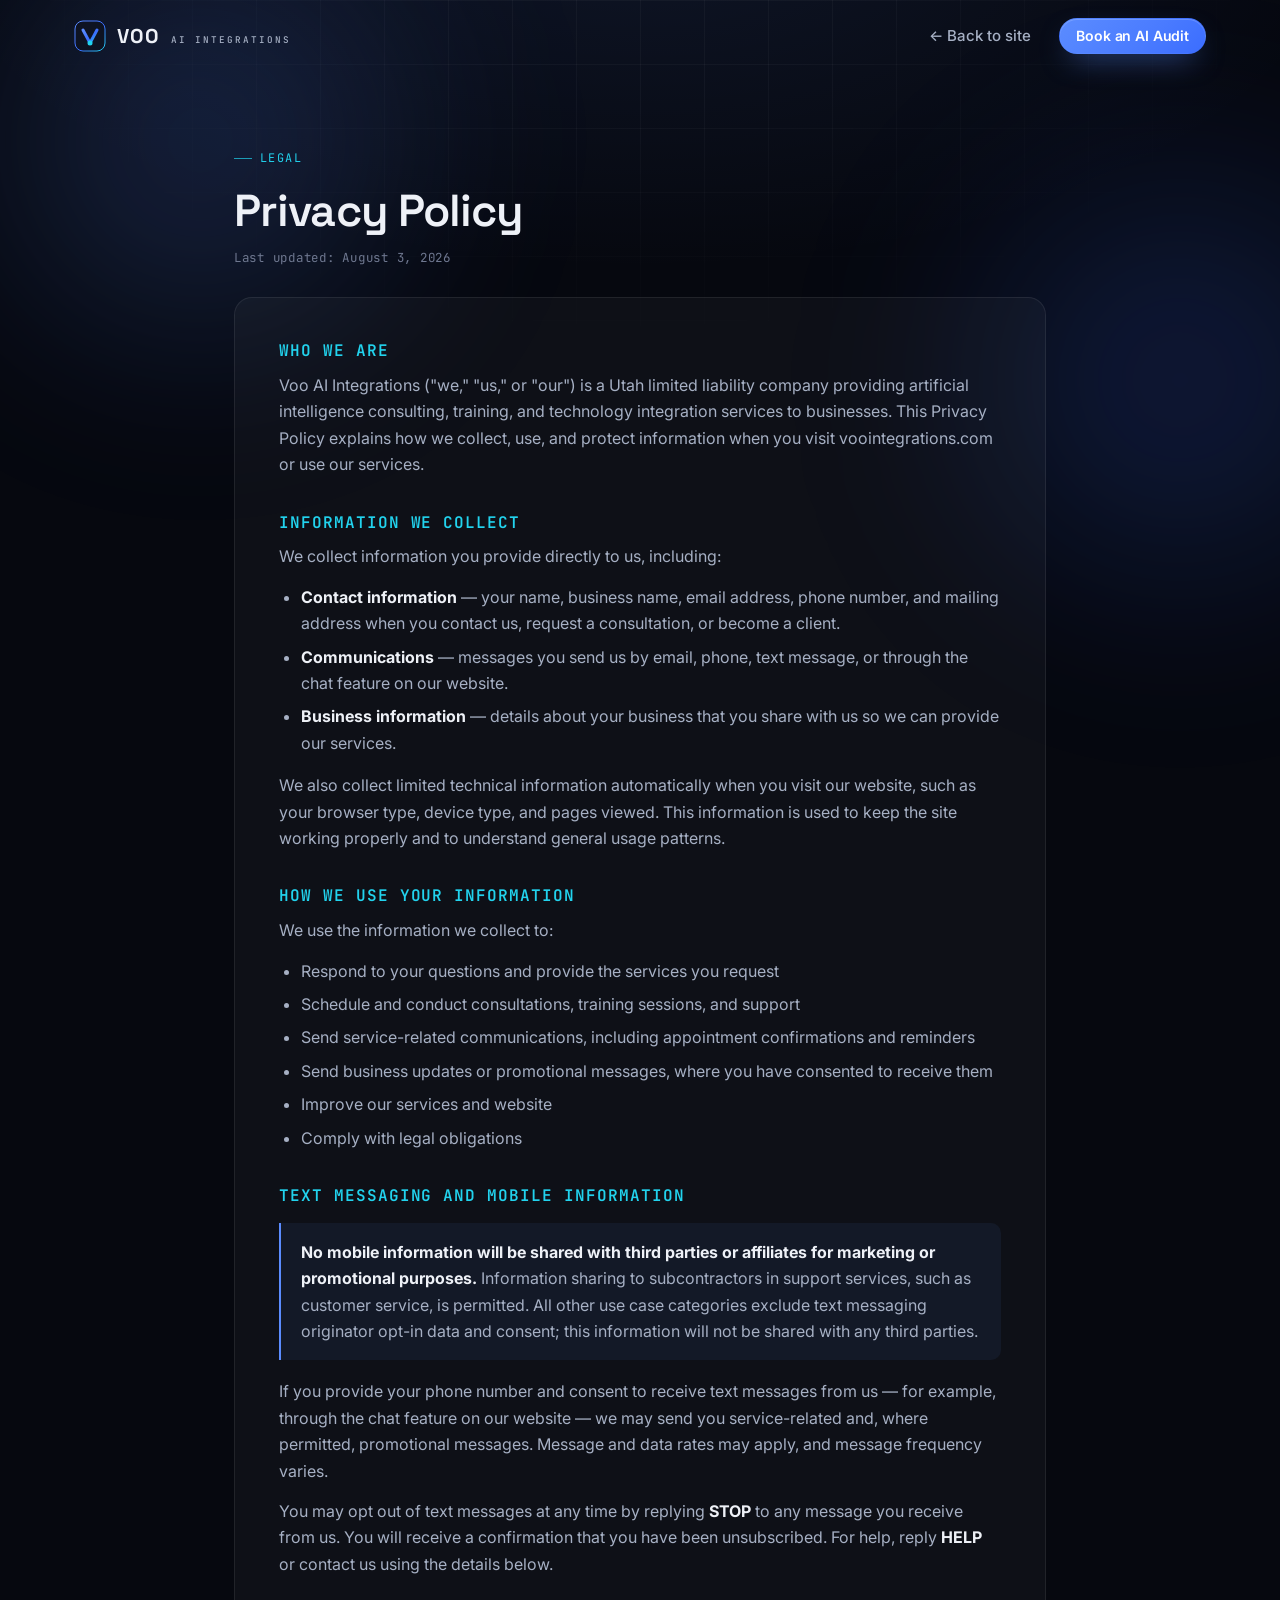
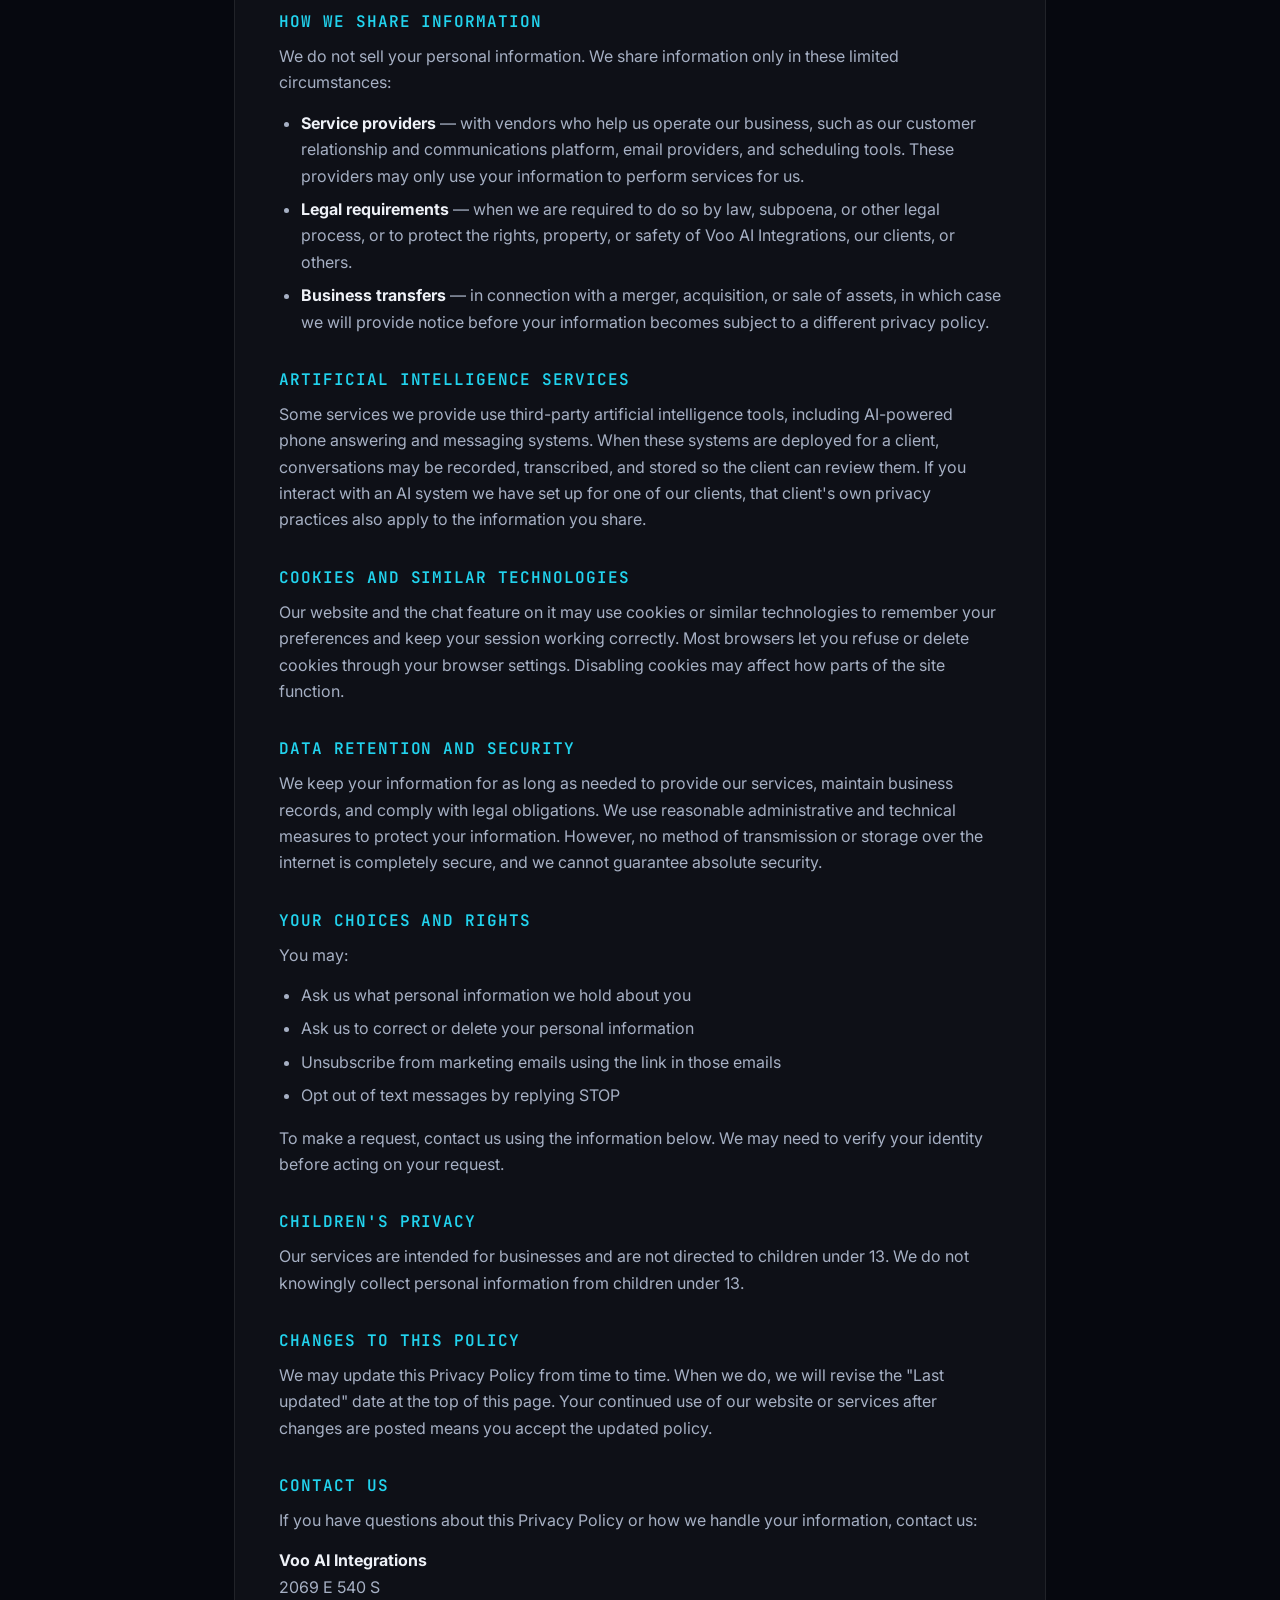
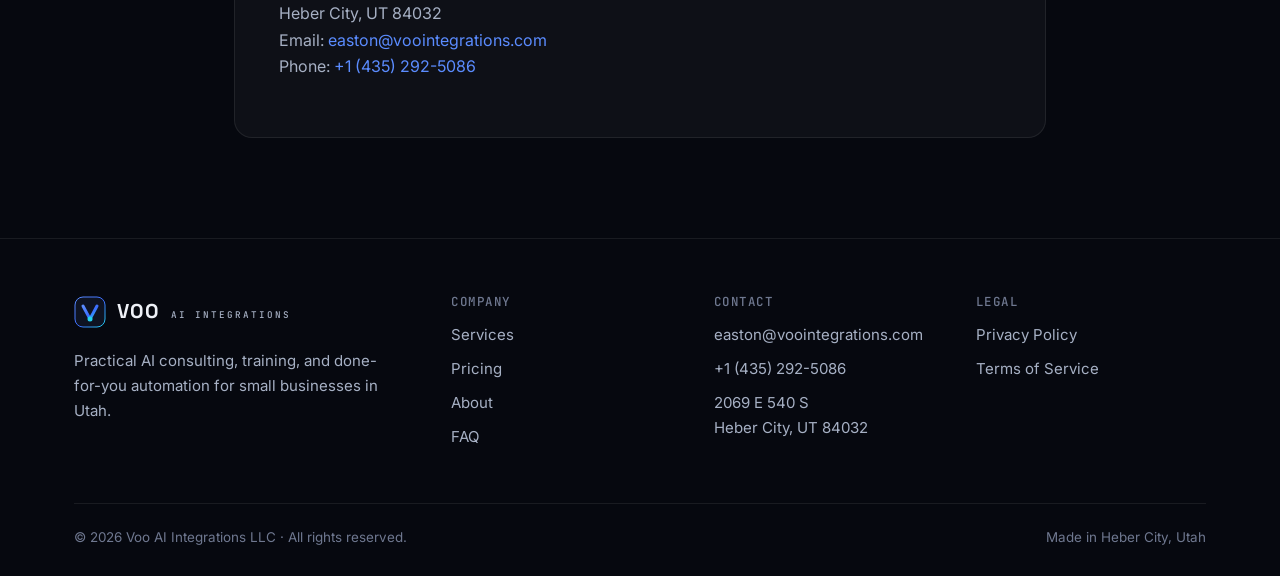
==== commit f3add82a: "Cinematic hero: torus nucleus, holographic cards, blue/cyan palette - Hero rebuilt around a canvas-r" ====
--- a/privacy-policy/index.html
+++ b/privacy-policy/index.html
@@ -34,14 +34,14 @@
       <svg class="logo-mark" viewBox="0 0 64 64" aria-hidden="true">
         <defs>
           <linearGradient id="lg" x1="0" y1="0" x2="1" y2="1">
-            <stop offset="0" stop-color="#5b8cff"/><stop offset=".55" stop-color="#8b5cf6"/><stop offset="1" stop-color="#22d3ee"/>
+            <stop offset="0" stop-color="#5b8cff"/><stop offset=".55" stop-color="#3b6dff"/><stop offset="1" stop-color="#22d3ee"/>
           </linearGradient>
         </defs>
         <rect x="2" y="2" width="60" height="60" rx="16" fill="#0e1322" stroke="url(#lg)" stroke-width="2"/>
         <path d="M18 20 32 46 46 20" fill="none" stroke="url(#lg)" stroke-width="6" stroke-linecap="round" stroke-linejoin="round"/>
         <circle cx="32" cy="46" r="5" fill="#22d3ee"/>
       </svg>
-      <span>Voo <span class="dim">AI Integrations</span></span>
+      <span class="wordmark">VOO<small>AI Integrations</small></span>
     </a>
     <div class="nav-links" style="position:static;opacity:1;transform:none;pointer-events:auto;flex-direction:row;background:none;border:0;padding:0;box-shadow:none">
       <a href="/">← Back to site</a>
@@ -150,7 +150,7 @@
             <path d="M18 20 32 46 46 20" fill="none" stroke="url(#lg)" stroke-width="6" stroke-linecap="round" stroke-linejoin="round"/>
             <circle cx="32" cy="46" r="5" fill="#22d3ee"/>
           </svg>
-          <span>Voo <span class="dim">AI Integrations</span></span>
+          <span class="wordmark">VOO<small>AI Integrations</small></span>
         </a>
         <p>Practical AI consulting, training, and done-for-you automation for small businesses in Utah.</p>
       </div>
--- a/assets/css/site.css
+++ b/assets/css/site.css
@@ -20,12 +20,13 @@
 
   /* Brand */
   --brand: #5b8cff;
-  --brand-2: #8b5cf6;
+  --brand-2: #3b6dff;
   --brand-3: #22d3ee;
   --success: #34d399;
   --warn: #fbbf24;
-  --gradient: linear-gradient(135deg, #5b8cff 0%, #8b5cf6 55%, #22d3ee 100%);
-  --gradient-soft: linear-gradient(135deg, rgba(91,140,255,.18), rgba(139,92,246,.14) 55%, rgba(34,211,238,.16));
+  --amber: #f5b04c;
+  --gradient: linear-gradient(135deg, #5b8cff 0%, #3b6dff 55%, #22d3ee 100%);
+  --gradient-soft: linear-gradient(135deg, rgba(91,140,255,.18), rgba(59,109,255,.14) 55%, rgba(34,211,238,.16));
   --glow: 0 0 0 1px rgba(91,140,255,.25), 0 20px 60px -20px rgba(91,140,255,.45);
 
   /* Type */
@@ -92,7 +93,7 @@
 }
 .aurora { position: absolute; border-radius: 50%; filter: blur(90px); opacity: .55; will-change: transform; }
 .aurora-1 { width: 720px; height: 520px; left: -160px; top: -120px; background: radial-gradient(circle, rgba(91,140,255,.45), transparent 65%); animation: drift-1 26s ease-in-out infinite alternate; }
-.aurora-2 { width: 640px; height: 640px; right: -220px; top: 60px; background: radial-gradient(circle, rgba(139,92,246,.42), transparent 65%); animation: drift-2 32s ease-in-out infinite alternate; }
+.aurora-2 { width: 640px; height: 640px; right: -220px; top: 60px; background: radial-gradient(circle, rgba(59,109,255,.42), transparent 65%); animation: drift-2 32s ease-in-out infinite alternate; }
 .aurora-3 { width: 520px; height: 420px; left: 35%; top: 420px; background: radial-gradient(circle, rgba(34,211,238,.28), transparent 65%); animation: drift-3 38s ease-in-out infinite alternate; }
 @keyframes drift-1 { to { transform: translate3d(120px, 80px, 0) scale(1.08); } }
 @keyframes drift-2 { to { transform: translate3d(-140px, 120px, 0) scale(1.12); } }
@@ -109,7 +110,7 @@
 .btn:active { transform: translateY(1px); }
 .btn-primary {
   color: #fff;
-  background: linear-gradient(135deg, #5b8cff, #7c6bff 60%, #8b5cf6);
+  background: linear-gradient(135deg, #5b8cff, #4a7bff 60%, #3b6dff);
   box-shadow: 0 1px 0 rgba(255,255,255,.18) inset, 0 12px 30px -12px rgba(91,140,255,.75);
 }
 .btn-primary:hover { transform: translateY(-2px); box-shadow: 0 1px 0 rgba(255,255,255,.2) inset, 0 18px 40px -12px rgba(91,140,255,.9); }
@@ -134,6 +135,8 @@
 .logo { display: inline-flex; align-items: center; gap: 11px; font-family: var(--font-display); font-weight: 700; font-size: 1.02rem; letter-spacing: -0.01em; }
 .logo-mark { width: 32px; height: 32px; flex: none; }
 .logo .dim { color: var(--muted); font-weight: 500; }
+.wordmark { display: inline-flex; align-items: baseline; gap: 10px; font-weight: 700; font-size: 1.25rem; letter-spacing: .06em; }
+.wordmark small { font-family: var(--font-mono); font-size: .58rem; letter-spacing: .22em; text-transform: uppercase; color: var(--muted); font-weight: 500; }
 .nav-links { display: flex; align-items: center; gap: 4px; }
 .nav-links a:not(.btn) { padding: 8px 14px; border-radius: 10px; color: var(--muted); font-size: .94rem; font-weight: 500; transition: color .2s, background .2s; }
 .nav-links a:not(.btn):hover { color: var(--text); background: rgba(255,255,255,.05); }
@@ -198,9 +201,9 @@
 .card p { color: var(--muted); }
 
 /* ---------- Hero ---------- */
-.hero { padding: 150px 0 60px; position: relative; }
+.hero { padding: 150px 0 60px; position: relative; isolation: isolate; }
 main { overflow-x: clip; }
-.hero-grid { display: grid; grid-template-columns: 1.05fr .95fr; gap: 56px; align-items: center; }
+.hero-grid { display: grid; grid-template-columns: 1.12fr .88fr; gap: 36px; align-items: center; position: relative; z-index: 1; }
 .pill {
   display: inline-flex; align-items: center; gap: 10px; padding: 7px 14px 7px 8px;
   border-radius: var(--radius-pill); border: 1px solid var(--line-strong); background: rgba(255,255,255,.04);
@@ -209,8 +212,10 @@
 .pill .dot { width: 8px; height: 8px; border-radius: 50%; background: var(--success); box-shadow: 0 0 0 4px rgba(52,211,153,.18); animation: pulse 2.2s ease-in-out infinite; }
 .pill b { color: var(--text); font-weight: 600; }
 @keyframes pulse { 0%,100% { box-shadow: 0 0 0 4px rgba(52,211,153,.18); } 50% { box-shadow: 0 0 0 7px rgba(52,211,153,.06); } }
-.hero h1 { font-size: clamp(2.5rem, 5.4vw, 4.2rem); letter-spacing: -0.035em; font-weight: 700; }
-.hero h1 .grad { background: var(--gradient); -webkit-background-clip: text; background-clip: text; color: transparent; }
+.hero h1 { font-size: clamp(2.3rem, 4.6vw, 3.7rem); letter-spacing: -0.03em; font-weight: 700; line-height: 1.06; }
+.hero h1 .amp { color: var(--muted); font-weight: 500; }
+.hero h1 .grad { background: linear-gradient(110deg, #5b8cff, #3b6dff 30%, #22d3ee 50%, #3b6dff 70%, #5b8cff); background-size: 250% auto; -webkit-background-clip: text; background-clip: text; color: transparent; animation: shimmer 7s linear infinite; }
+@keyframes shimmer { to { background-position: -250% center; } }
 .hero .lede { color: var(--muted); font-size: clamp(1.05rem, 1.5vw, 1.2rem); margin-top: 22px; max-width: 54ch; }
 .hero-ctas { display: flex; flex-wrap: wrap; gap: 12px; margin-top: 32px; }
 .hero-meta { display: flex; flex-wrap: wrap; gap: 8px 22px; margin-top: 26px; color: var(--faint); font-size: .86rem; }
@@ -232,10 +237,10 @@
   box-shadow: 0 1px 0 rgba(255,255,255,.08) inset, 0 40px 90px -30px rgba(0,0,0,.8), var(--glow);
   padding: 18px;
   backdrop-filter: blur(20px); -webkit-backdrop-filter: blur(20px);
-  transform: perspective(1400px) rotateY(-6deg) rotateX(3deg);
+  transform: perspective(1400px) rotateY(var(--ry, -6deg)) rotateX(var(--rx, 3deg));
   transition: transform .6s ease;
 }
-.preview:hover { transform: perspective(1400px) rotateY(-2deg) rotateX(1deg); }
+.preview.tilting { transition: transform .12s ease-out; }
 .preview-bar { display: flex; align-items: center; justify-content: space-between; margin-bottom: 14px; }
 .preview-bar .dots { display: flex; gap: 6px; }
 .preview-bar .dots i { width: 9px; height: 9px; border-radius: 50%; background: rgba(255,255,255,.14); }
@@ -297,14 +302,14 @@
 .bento { display: grid; grid-template-columns: repeat(6, 1fr); gap: 18px; }
 .bento .card { padding: 30px; display: flex; flex-direction: column; }
 .span-4 { grid-column: span 4; } .span-3 { grid-column: span 3; } .span-2 { grid-column: span 2; } .span-6 { grid-column: span 6; }
-.svc-icon { width: 46px; height: 46px; border-radius: 13px; display: grid; place-items: center; margin-bottom: 20px; background: var(--gradient-soft); border: 1px solid rgba(139,92,246,.3); color: var(--text); }
+.svc-icon { width: 46px; height: 46px; border-radius: 13px; display: grid; place-items: center; margin-bottom: 20px; background: var(--gradient-soft); border: 1px solid rgba(59,109,255,.3); color: var(--text); }
 .svc-icon svg { width: 22px; height: 22px; }
 .card .price-line { margin-top: auto; padding-top: 18px; font-family: var(--font-mono); font-size: .78rem; color: var(--faint); letter-spacing: .04em; }
 .card .price-line b { color: var(--text); font-weight: 600; font-family: var(--font-display); font-size: 1rem; letter-spacing: 0; }
 .card ul.checks { margin-top: 16px; display: grid; gap: 8px; }
 .checks li { display: flex; gap: 10px; align-items: flex-start; color: var(--muted); font-size: .95rem; }
 .checks li::before { content: ""; flex: none; width: 18px; height: 18px; margin-top: 2px; border-radius: 50%; background: rgba(52,211,153,.14) url("data:image/svg+xml,%3Csvg xmlns='http://www.w3.org/2000/svg' viewBox='0 0 24 24' fill='none' stroke='%2334d399' stroke-width='3' stroke-linecap='round' stroke-linejoin='round'%3E%3Cpath d='M20 6 9 17l-5-5'/%3E%3C/svg%3E") center/10px no-repeat; }
-.card.featured { background: linear-gradient(180deg, rgba(91,140,255,.12), rgba(139,92,246,.06) 60%, rgba(255,255,255,.03)); border-color: rgba(91,140,255,.35); }
+.card.featured { background: linear-gradient(180deg, rgba(91,140,255,.12), rgba(59,109,255,.06) 60%, rgba(255,255,255,.03)); border-color: rgba(91,140,255,.35); }
 .card.featured::after { content: ""; position: absolute; inset: 0 0 auto 0; height: 1px; background: var(--gradient); opacity: .9; }
 .tag { display: inline-flex; align-items: center; gap: 6px; padding: 4px 10px; border-radius: 6px; font-family: var(--font-mono); font-size: .66rem; letter-spacing: .1em; text-transform: uppercase; }
 .tag-brand { background: rgba(91,140,255,.16); color: #a9c1ff; border: 1px solid rgba(91,140,255,.3); }
@@ -348,7 +353,7 @@
 .founder-visual { position: relative; }
 .founder-photo {
   aspect-ratio: 4 / 5; border-radius: 24px; overflow: hidden; position: relative;
-  background: linear-gradient(160deg, rgba(91,140,255,.22), rgba(139,92,246,.18) 50%, rgba(34,211,238,.16));
+  background: linear-gradient(160deg, rgba(91,140,255,.22), rgba(59,109,255,.18) 50%, rgba(34,211,238,.16));
   border: 1px solid var(--line-strong);
   display: grid; place-items: center;
 }
@@ -386,10 +391,10 @@
 .contact-shell {
   position: relative; border-radius: 28px; overflow: hidden;
   border: 1px solid var(--line-strong);
-  background: linear-gradient(180deg, rgba(91,140,255,.10), rgba(139,92,246,.05) 50%, rgba(255,255,255,.02));
+  background: linear-gradient(180deg, rgba(91,140,255,.10), rgba(59,109,255,.05) 50%, rgba(255,255,255,.02));
   padding: clamp(28px, 5vw, 56px);
 }
-.contact-shell::before { content: ""; position: absolute; width: 600px; height: 600px; right: -200px; top: -300px; border-radius: 50%; background: radial-gradient(circle, rgba(139,92,246,.35), transparent 65%); filter: blur(40px); pointer-events: none; }
+.contact-shell::before { content: ""; position: absolute; width: 600px; height: 600px; right: -200px; top: -300px; border-radius: 50%; background: radial-gradient(circle, rgba(59,109,255,.35), transparent 65%); filter: blur(40px); pointer-events: none; }
 .contact-grid { position: relative; display: grid; grid-template-columns: 1fr 1fr; gap: 44px; align-items: start; }
 .contact-intro h2 { font-size: clamp(1.8rem, 3.2vw, 2.5rem); }
 .contact-intro > p { color: var(--muted); margin-top: 14px; font-size: 1.05rem; max-width: 46ch; }
@@ -471,8 +476,7 @@
 @media (max-width: 900px) {
   .hero { padding-top: 120px; }
   .hero-grid { grid-template-columns: 1fr; gap: 44px; }
-  .preview { transform: none; }
-  .preview:hover { transform: none; }
+  .preview { transform: none !important; }
   .chip-2 { left: 8px; }
   .problems { grid-template-columns: 1fr; }
   .pricing-layout, .founder, .contact-grid { grid-template-columns: 1fr; }
@@ -501,7 +505,189 @@
 /* ---------- Motion hygiene ---------- */
 @media (prefers-reduced-motion: reduce) {
   html { scroll-behavior: auto; }
-  *, *::before, *::after { animation-duration: .001ms !important; animation-iteration-count: 1 !important; transition-duration: .001ms !important; }
+  *, *::before, *::after { animation-duration: .001ms !important; animation-delay: 0s !important; animation-iteration-count: 1 !important; transition-duration: .001ms !important; }
   .js .reveal { opacity: 1; transform: none; }
   .preview { transform: none; }
 }
+
+/* ============================================================
+   Motion graphics (all disabled under prefers-reduced-motion)
+   ============================================================ */
+
+/* Hero constellation canvas + perspective grid floor */
+.hero-fx { position: absolute; inset: 0; z-index: 0; pointer-events: none; overflow: hidden; }
+.hero-fx canvas { position: absolute; inset: 0; width: 100%; height: 100%; opacity: .9; }
+.grid-floor {
+  position: absolute; left: -25%; right: -25%; bottom: -6%; height: 42%; pointer-events: none;
+  background-image:
+    linear-gradient(rgba(91,140,255,.28) 1px, transparent 1px),
+    linear-gradient(90deg, rgba(91,140,255,.28) 1px, transparent 1px);
+  background-size: 64px 64px;
+  transform: perspective(700px) rotateX(66deg);
+  transform-origin: 50% 0;
+  animation: floor 5s linear infinite;
+  mask-image: linear-gradient(to bottom, transparent, #000 30%, #000 65%, transparent 100%), linear-gradient(90deg, transparent, #000 25%, #000 75%, transparent);
+  -webkit-mask-image: linear-gradient(to bottom, transparent, #000 30%, #000 65%, transparent 100%), linear-gradient(90deg, transparent, #000 25%, #000 75%, transparent);
+  mask-composite: intersect; -webkit-mask-composite: source-in;
+  opacity: .7;
+}
+@keyframes floor { to { background-position: 0 64px, 0 0; } }
+.hero-fx .glow-line {
+  position: absolute; left: 0; right: 0; top: 46%; height: 1px;
+  background: linear-gradient(90deg, transparent, rgba(34,211,238,.6), transparent);
+  animation: scan 9s ease-in-out infinite; opacity: .5;
+}
+@keyframes scan { 0%, 100% { transform: translateY(-140px); opacity: 0; } 15%, 85% { opacity: .6; } 50% { transform: translateY(160px); } }
+
+/* Traveling light beam around featured cards */
+@property --beam { syntax: '<angle>'; inherits: false; initial-value: 0deg; }
+.beam {
+  position: absolute; inset: 0; border-radius: inherit; pointer-events: none; padding: 1.5px;
+  background: conic-gradient(from var(--beam), transparent 0 62%, rgba(91,140,255,.0) 70%, #5b8cff 82%, #22d3ee 90%, transparent 96%);
+  -webkit-mask: linear-gradient(#000 0 0) content-box, linear-gradient(#000 0 0);
+  -webkit-mask-composite: xor; mask-composite: exclude;
+  animation: beam 6s linear infinite;
+}
+.beam.slow { animation-duration: 9s; animation-delay: -3s; }
+@keyframes beam { to { --beam: 360deg; } }
+
+/* Tools marquee */
+.tools { padding: 30px 0 6px; overflow: hidden; }
+.tools-inner { flex-direction: column; gap: 16px; }
+.marquee { width: 100%; overflow: hidden; mask-image: linear-gradient(90deg, transparent, #000 15%, #000 85%, transparent); -webkit-mask-image: linear-gradient(90deg, transparent, #000 15%, #000 85%, transparent); }
+.marquee-track { display: flex; width: max-content; animation: marquee 32s linear infinite; }
+.marquee:hover .marquee-track { animation-play-state: paused; }
+.marquee-group { display: flex; align-items: center; gap: 52px; padding-right: 52px; }
+.marquee-group .tool { white-space: nowrap; }
+@keyframes marquee { to { transform: translateX(-50%); } }
+
+/* Step connector pulse */
+.process::before {
+  content: ""; position: absolute; left: 6%; right: 6%; top: 52px; height: 1px; z-index: -1;
+  background: linear-gradient(90deg, transparent, rgba(91,140,255,.35) 20%, rgba(34,211,238,.35) 80%, transparent);
+}
+.process { isolation: isolate; }
+.step .n { position: relative; }
+.step .n::after {
+  content: ""; position: absolute; left: -6px; top: 50%; width: 8px; height: 8px; margin-top: -4px; border-radius: 50%;
+  background: var(--brand-3); box-shadow: 0 0 0 0 rgba(34,211,238,.5); animation: ping 2.8s ease-out infinite; opacity: 0;
+}
+.step:nth-child(1) .n::after { animation-delay: 0s; } .step:nth-child(2) .n::after { animation-delay: .7s; }
+.step:nth-child(3) .n::after { animation-delay: 1.4s; } .step:nth-child(4) .n::after { animation-delay: 2.1s; }
+@keyframes ping { 0% { opacity: 0; box-shadow: 0 0 0 0 rgba(34,211,238,.5); } 10% { opacity: 1; } 60% { opacity: 0; box-shadow: 0 0 0 14px rgba(34,211,238,0); } 100% { opacity: 0; } }
+@media (max-width: 1040px) { .process::before { display: none; } .step .n::after { display: none; } }
+
+@media (prefers-reduced-motion: reduce) {
+  .hero-fx canvas, .grid-floor, .hero-fx .glow-line, .beam, .step .n::after { display: none; }
+  .hero h1 .grad { animation: none; background: var(--gradient); -webkit-background-clip: text; background-clip: text; }
+  .marquee { mask-image: none; -webkit-mask-image: none; }
+  .marquee-track { animation: none; width: auto; justify-content: center; }
+  .marquee-group { flex-wrap: wrap; justify-content: center; padding-right: 0; gap: 14px 30px; }
+  .marquee-group + .marquee-group { display: none; }
+}
+
+/* ============================================================
+   Cinematic hero: torus scene + holographic cards
+   ============================================================ */
+.hero-eyebrow { color: #9fd9ff; }
+.hero-eyebrow > span { display: inline; }
+.hero-eyebrow .x { color: var(--faint); margin: 0 4px; }
+.hero-copy .lede { max-width: 50ch; }
+.btn .play { display: inline-grid; place-items: center; width: 26px; height: 26px; border-radius: 50%; border: 1px solid var(--line-strong); margin-left: -6px; }
+.btn .play svg { width: 11px; height: 11px; fill: currentColor; stroke: none; }
+.benefits { display: flex; flex-wrap: wrap; gap: 14px 28px; margin-top: 34px; }
+.benefit { display: flex; align-items: center; gap: 12px; }
+.benefit .b-ic { width: 36px; height: 36px; border-radius: 10px; display: grid; place-items: center; background: rgba(34,211,238,.08); border: 1px solid rgba(34,211,238,.25); color: var(--brand-3); flex: none; }
+.benefit .b-ic svg { width: 17px; height: 17px; }
+.benefit b { display: block; font-family: var(--font-display); font-size: .95rem; line-height: 1.2; }
+.benefit span:not(.b-ic) { color: var(--faint); font-size: .8rem; }
+
+.scene { position: relative; height: 580px; animation: pushin 2.6s cubic-bezier(.2,.7,.2,1) both; }
+@keyframes pushin { from { transform: scale(1.08); opacity: 0; } to { transform: none; opacity: 1; } }
+.scene-glow {
+  position: absolute; left: 50%; top: 50%; width: 460px; height: 460px; transform: translate(-50%, -50%); border-radius: 50%;
+  background: radial-gradient(circle, rgba(34,211,238,.20), rgba(91,140,255,.12) 38%, rgba(245,176,76,.05) 55%, transparent 70%);
+  filter: blur(28px); animation: breathe 7s ease-in-out infinite;
+}
+@keyframes breathe { 0%,100% { opacity: .85; } 50% { opacity: 1.15; } }
+.flare {
+  position: absolute; left: 6%; right: 6%; top: 50%; height: 2px;
+  background: linear-gradient(90deg, transparent, rgba(190,235,255,.85) 45%, rgba(255,255,255,1) 50%, rgba(190,235,255,.85) 55%, transparent);
+  filter: blur(.6px); box-shadow: 0 0 40px 5px rgba(34,211,238,.25); opacity: .55;
+  animation: flare 9s ease-in-out infinite;
+}
+@keyframes flare { 0%,100% { opacity: .35; transform: scaleX(.85); } 50% { opacity: .7; transform: scaleX(1); } }
+#torus { position: absolute; inset: 0; width: 100%; height: 100%; }
+.filaments { position: absolute; inset: 0; width: 100%; height: 100%; overflow: visible; }
+.filaments path { fill: none; stroke: rgba(34,211,238,.5); stroke-width: 1; stroke-dasharray: 5 9; animation: flow 2.2s linear infinite, fil-in 1s ease 1.2s both; }
+.filaments path.amber { stroke: rgba(245,176,76,.45); }
+@keyframes flow { to { stroke-dashoffset: -28; } }
+@keyframes fil-in { from { opacity: 0; } to { opacity: 1; } }
+
+.holo { position: absolute; z-index: 2; opacity: 0; animation: snap 1s cubic-bezier(.2,1.25,.3,1) forwards; }
+.hn-1 { left: 0; top: 19%; animation-delay: .5s; }
+.hn-2 { right: 0; top: 2%; animation-delay: .7s; }
+.hn-3 { right: -2%; top: 47%; animation-delay: .9s; }
+.hn-4 { right: 0; bottom: 4%; animation-delay: 1.1s; }
+.hn-5 { left: 0; bottom: 17%; animation-delay: 1.3s; }
+@keyframes snap { from { opacity: 0; transform: translate(var(--sx, 0), var(--sy, 0)) scale(.6); } to { opacity: 1; transform: none; } }
+.holo-inner {
+  display: flex; flex-direction: column; gap: 4px; padding: 11px 14px; border-radius: 12px;
+  background: linear-gradient(160deg, rgba(14,24,48,.88), rgba(7,11,22,.78));
+  border: 1px solid rgba(34,211,238,.32); border-left-color: rgba(34,211,238,.75); border-right-color: rgba(245,176,76,.3);
+  backdrop-filter: blur(14px); -webkit-backdrop-filter: blur(14px);
+  box-shadow: 0 1px 0 rgba(255,255,255,.06) inset, 0 20px 40px -18px rgba(0,0,0,.9), 0 0 34px -10px rgba(34,211,238,.4);
+  animation: float 7s ease-in-out infinite;
+}
+.hn-2 .holo-inner { animation-delay: -2s; } .hn-3 .holo-inner { animation-delay: -4s; } .hn-4 .holo-inner { animation-delay: -1s; } .hn-5 .holo-inner { animation-delay: -5s; }
+.h-label { font-family: var(--font-mono); font-size: .62rem; letter-spacing: .16em; text-transform: uppercase; color: #9fe9ff; display: flex; align-items: center; gap: 8px; }
+.h-label .dot { width: 6px; height: 6px; border-radius: 50%; background: var(--brand-3); box-shadow: 0 0 10px var(--brand-3); }
+.h-label .dot.amber { background: var(--amber); box-shadow: 0 0 10px var(--amber); }
+.h-label .dot.green { background: var(--success); box-shadow: 0 0 10px var(--success); }
+.h-text { font-size: .84rem; font-weight: 500; color: var(--text); white-space: nowrap; }
+.h-sub { font-family: var(--font-mono); font-size: .62rem; color: var(--faint); letter-spacing: .06em; }
+.core-tag {
+  position: absolute; left: 50%; bottom: 0; transform: translateX(-50%); z-index: 2;
+  font-family: var(--font-mono); font-size: .64rem; letter-spacing: .18em; text-transform: uppercase; color: var(--faint);
+  padding: 6px 12px; border: 1px solid var(--line); border-radius: 8px; background: rgba(6,8,15,.6); white-space: nowrap;
+  opacity: 0; animation: fil-in 1s ease 1.6s both;
+}
+.core-tag span { color: var(--brand-3); }
+.scanlines {
+  position: absolute; inset: 0; z-index: 3; pointer-events: none; border-radius: 28px;
+  background: repeating-linear-gradient(0deg, rgba(255,255,255,.028) 0 1px, transparent 1px 3px);
+  mix-blend-mode: overlay;
+}
+
+/* Platform / dashboard section */
+.platform-grid { display: grid; grid-template-columns: .9fr 1.1fr; gap: 56px; align-items: center; }
+.platform-checks { margin: 22px 0 28px; display: grid; gap: 10px; }
+#platform .preview-wrap { max-width: 620px; }
+
+@media (max-width: 1040px) { .scene { height: 520px; } }
+@media (max-width: 900px) {
+  .hero-grid { gap: 28px; }
+  .scene { height: 440px; margin-top: 8px; }
+  .platform-grid { grid-template-columns: 1fr; gap: 40px; }
+  #platform .preview-wrap { max-width: none; }
+}
+@media (max-width: 600px) {
+  .hero-eyebrow { font-size: .64rem; }
+  .hero h1 br { display: none; }
+  .hero-eyebrow .eb-loc { display: none; }
+  .core-tag { display: none; }
+  .hn-1 { top: 2%; }
+  .hn-2 { top: 19%; }
+  .hn-4 { right: 0; bottom: 2%; }
+  .hn-5 { bottom: 30%; }
+  .benefits { gap: 12px 18px; }
+  .scene { height: 380px; }
+  .hn-3 { display: none; }
+  .h-text { font-size: .76rem; max-width: 190px; white-space: normal; }
+  .holo-inner { padding: 9px 11px; }
+  .flare { left: 0; right: 0; }
+}
+@media (prefers-reduced-motion: reduce) {
+  .scene, .holo, .holo-inner, .flare, .scene-glow, .filaments path, .core-tag { animation: none; opacity: 1; transform: none; }
+  #torus, .scanlines { display: none; }
+}
